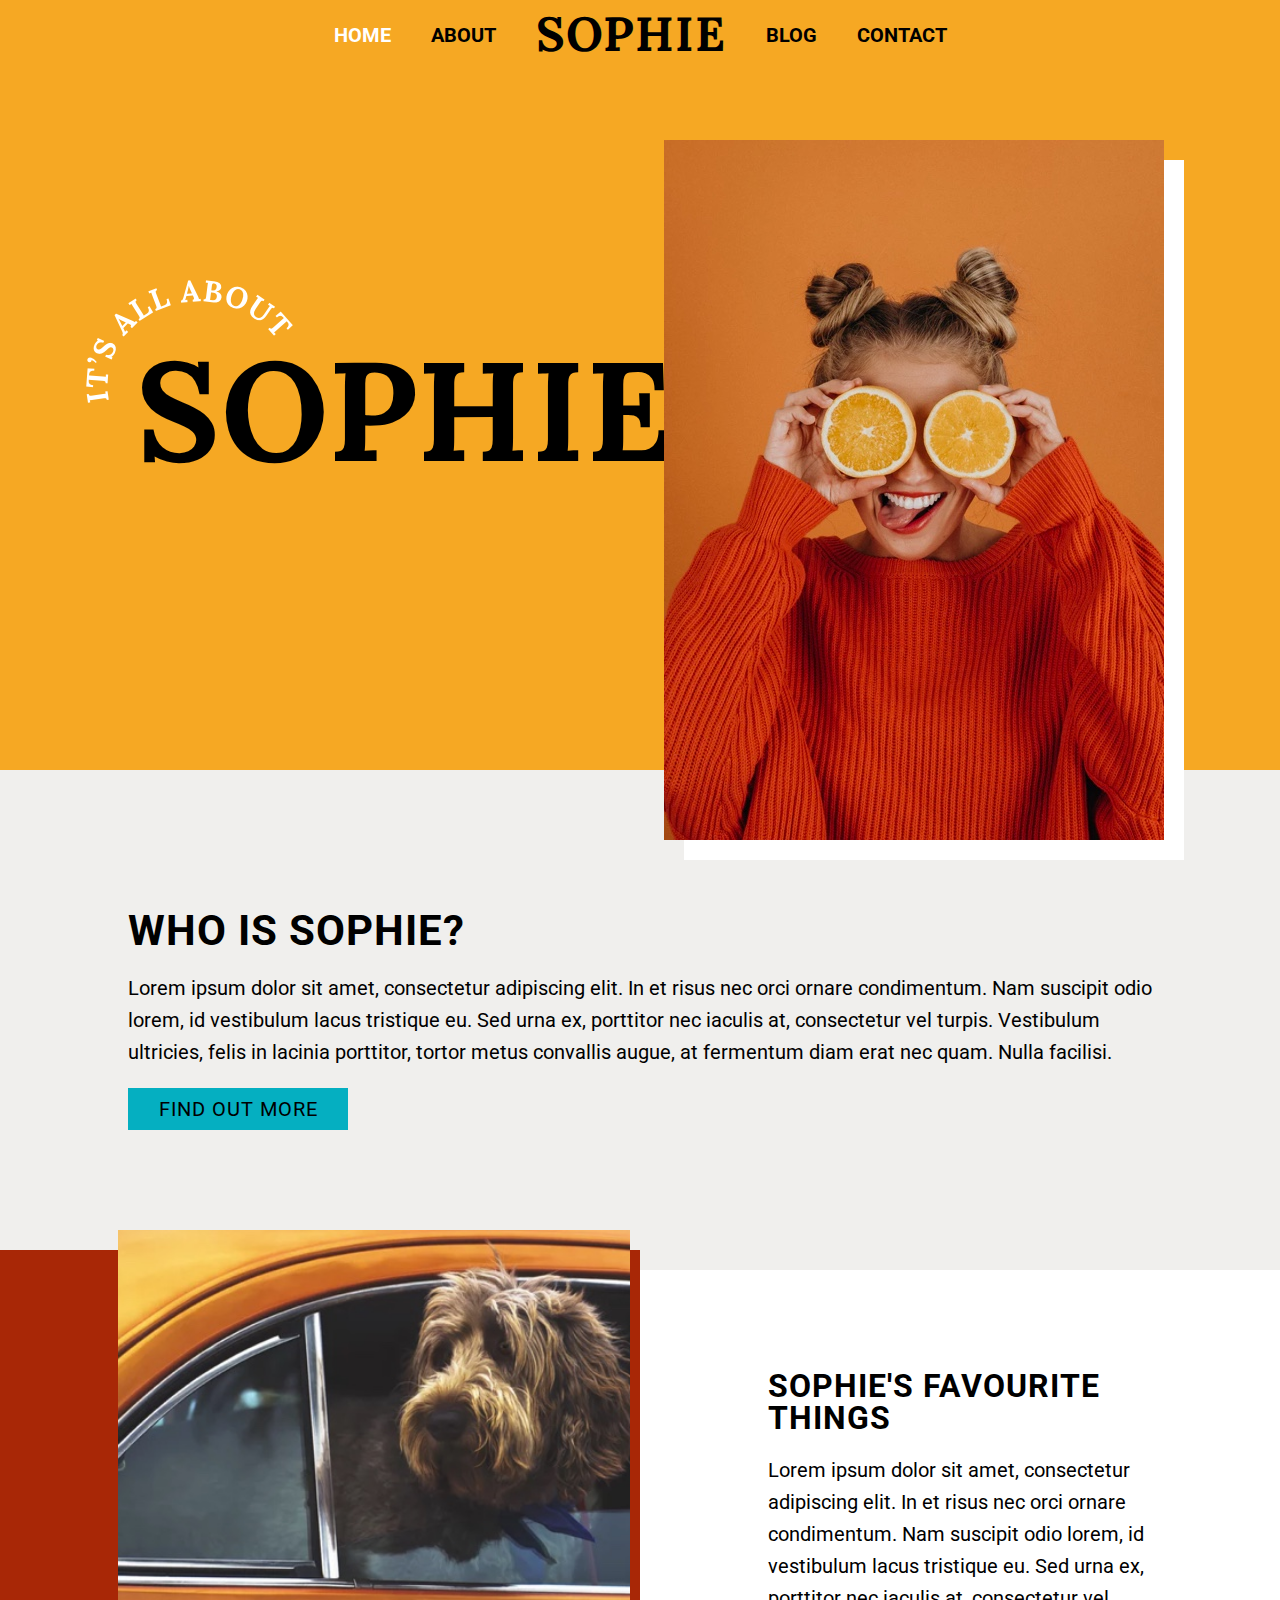
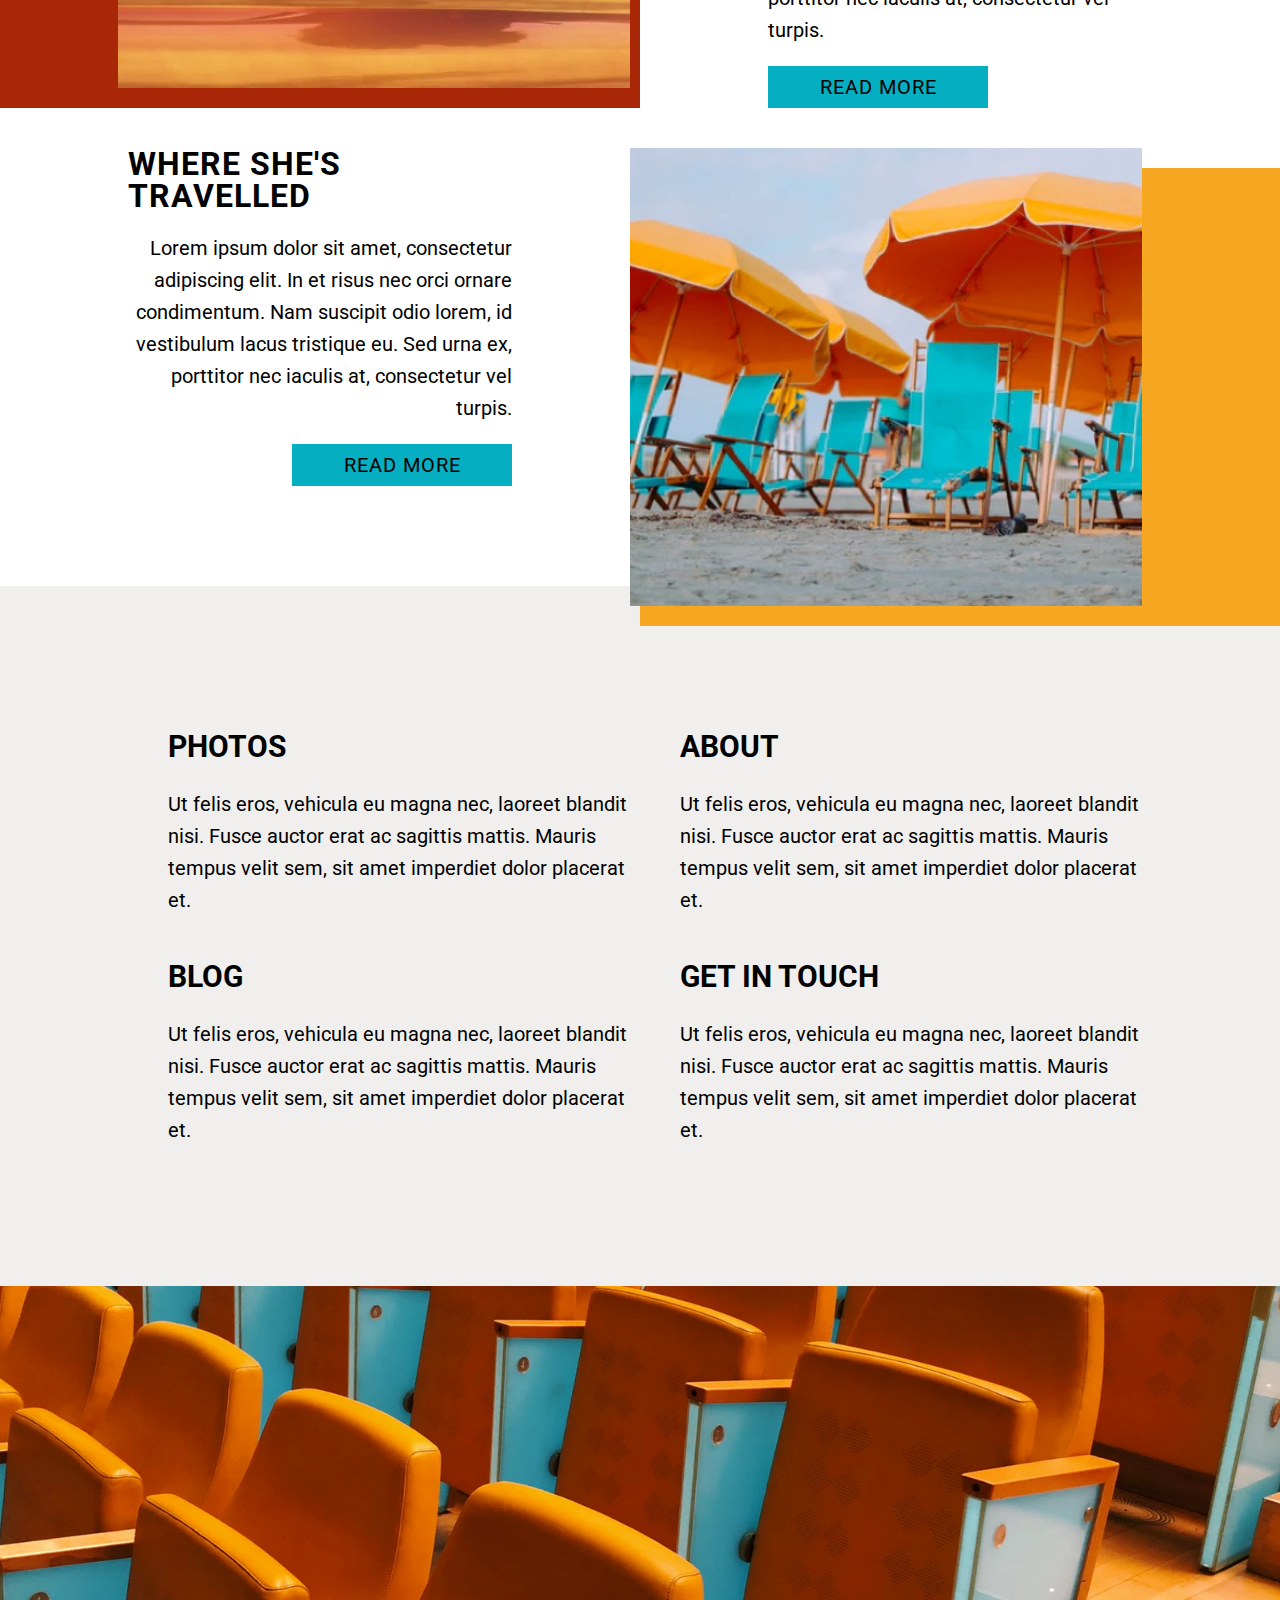
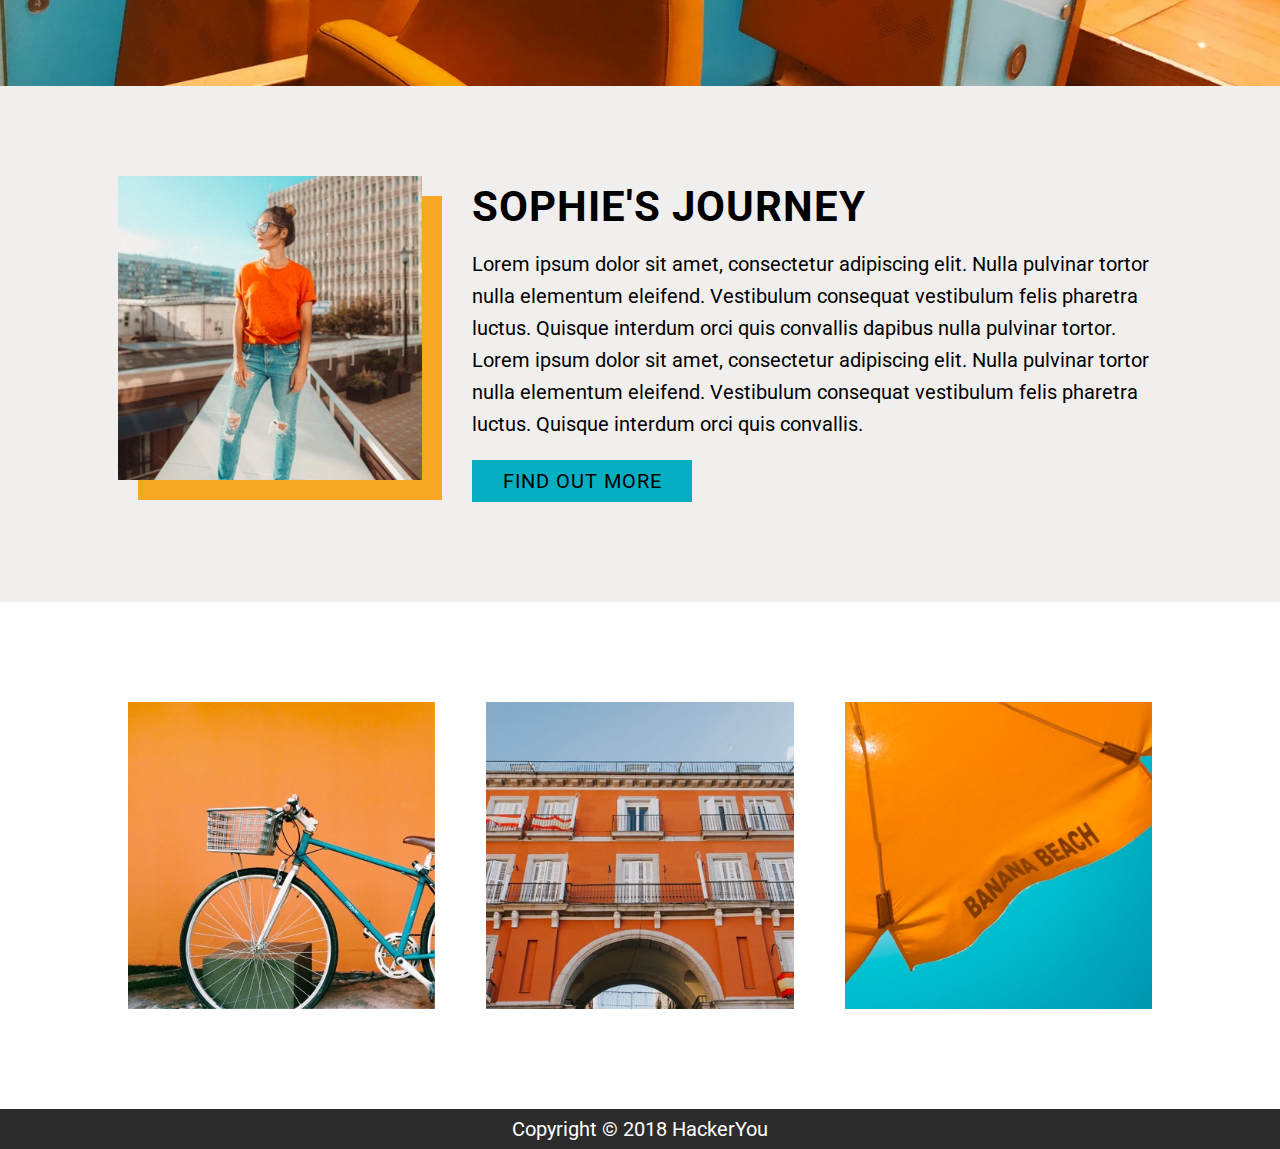
==== index.html @ 88945bd1 "Update home page" ====
<!DOCTYPE html> <!-- HackerYou Fall 2018 Project2 by Vincent Tang -->
<html lang="en">
<head>
  <meta charset="UTF-8">
  <meta name="viewport" content="width=device-width, initial-scale=1.0">
  <meta http-equiv="X-UA-Compatible" content="ie=edge">
  <title>It's All About Sophie</title>
  <link href="https://fonts.googleapis.com/css?family=Lora|Roboto" rel="stylesheet">
  <link rel="stylesheet" href="https://use.fontawesome.com/releases/v5.4.1/css/all.css" integrity="sha384-5sAR7xN1Nv6T6+dT2mhtzEpVJvfS3NScPQTrOxhwjIuvcA67KV2R5Jz6kr4abQsz"
    crossorigin="anonymous">
  <link rel="stylesheet" href="./styles/main.css">
</head>
<body>
  <header class="hero-banner wrapper--hero">
    <nav class="hero-banner__nav">
      <ul class="hero-banner__nav__list">
        <li> <!-- class="hero-banner__nav__item" -->
          <a class="hero-banner__nav__link hero-banner__nav__link--active" href="#">Home</a>
        </li>
        <li> <!-- class="hero-banner__nav__item" -->
          <a class="hero-banner__nav__link" href="#about">About</a>
        </li>
        <li> <!-- class="hero-banner__nav__item" -->
          <a class="hero-banner__nav__link hero-banner__nav__link--master" href="#">Sophie</a>
        </li>
        <li> <!-- class="hero-banner__nav__item" -->
          <a class="hero-banner__nav__link" href="./blog.html">Blog</a>
        </li>
        <li> <!-- class="hero-banner__nav__item" -->
          <a class="hero-banner__nav__link" href="./contact.html">Contact</a>
        </li>
      </ul>
    </nav>
    <div class="hero-banner__container">
      <!-- <img class="hero-banner__content__circle-text" src="./assets/circle-text.png" alt="It's All About"> -->
      <h1 class="hero-banner__banner-title--hero">Sophie</h1>
      <img class="hero-banner__hero-img" src="./assets/home-image-1.jpg" alt="I'm Sophie!">
    </div>
  </header>
  <main class="about about--larger-wrapper wrapper" id="about">
    <h2 class="about__subtitle">Who is Sophie?</h2>
    <p class="about__content">Lorem ipsum dolor sit amet, consectetur adipiscing elit. In et risus nec orci ornare condimentum. Nam suscipit odio lorem, id vestibulum lacus tristique eu. Sed urna ex, porttitor nec iaculis at, consectetur vel turpis. Vestibulum ultricies, felis in lacinia porttitor, tortor metus convallis augue, at fermentum diam erat nec quam. Nulla facilisi.</p>
    <a class="btn" href="#">Find out more</a>
  </main>
  <article class="blog-snippet blog-snippet--left-up">
    <div class="blog-snippet__img-container blog-snippet__img-container--left-up">
      <img class="blog-snippet__img-container__picture blog-snippet__img-container__picture--left-up" src="./assets/home-image-2.jpg" alt="Dog in Car Window">
    </div>
    <div class="blog-snippet__content blog-snippet__content--right-down"> <!-- Can't I just @extend .wrapper in the container's CSS and remove the wrapper class? -->
      <h2 class="blog-snippet__content__subtitle">Sophie's Favourite Things</h2>
      <p class="blog-snippet__content__text blog-snippet__content__text--right-down">Lorem ipsum dolor sit amet, consectetur adipiscing elit. In et risus nec orci ornare condimentum. Nam suscipit odio lorem, id vestibulum lacus tristique eu. Sed urna ex, porttitor nec iaculis at, consectetur vel turpis.</p>
      <a class="btn" href="./blog.html">Read more</a>
    </div>
  </article>
  <article class="blog-snippet blog-snippet--right-down">
    <div class="blog-snippet__img-container blog-snippet__img-container--right-down">
      <img class="blog-snippet__img-container__picture blog-snippet__img-container__picture--right-down" src="./assets/home-image-3.jpg" alt="Beach Chairs and Umbrellas">
    </div>
    <div class="blog-snippet__content blog-snippet__content--left-up">
      <!-- Can't I just @extend .wrapper in the container's CSS and remove the wrapper class? -->
      <h2 class="blog-snippet__content__subtitle">Where She's Travelled</h2>
      <p class="blog-snippet__content__text blog-snippet__content__text--left-up">Lorem ipsum dolor sit amet, consectetur adipiscing elit. In et risus nec orci ornare condimentum. Nam suscipit odio lorem, id vestibulum lacus tristique eu. Sed urna ex, porttitor nec iaculis at, consectetur vel turpis.</p>
      <a class="btn" href="./blog.html">Read more</a>
    </div>
  </article>
  <section class="mid-menu">
    <ul class="mid-menu__list">
      <li class="mid-menu__list__item">
        <a class="mid-menu__list__link" href="#gallery">
          <i class="fas fa-image mid-menu__list__bullet"></i>
          <h2>Photos</h2>
        </a>
        <p>Ut felis eros, vehicula eu magna nec, laoreet blandit nisi. Fusce auctor erat ac sagittis mattis. Mauris tempus velit sem, sit amet imperdiet dolor placerat et.</p>
      </li>
      <li class="mid-menu__list__item">
        <a class="mid-menu__list__link" href="#about">
          <i class="fas fa-user mid-menu__list__bullet"></i>
          <h2>About</h2>
        </a>
        <p>Ut felis eros, vehicula eu magna nec, laoreet blandit nisi. Fusce auctor erat ac sagittis mattis. Mauris tempus velit
        sem, sit amet imperdiet dolor placerat et.</p>
      </li>
      <li class="mid-menu__list__item">
        <a class="mid-menu__list__link" href="./blog.html">
          <i class="fas fa-tv mid-menu__list__bullet"></i>
          <h2>Blog</h2>
        </a>
        <p>Ut felis eros, vehicula eu magna nec, laoreet blandit nisi. Fusce auctor erat ac sagittis mattis. Mauris tempus velit
        sem, sit amet imperdiet dolor placerat et.</p>
      </li>
      <li class="mid-menu__list__item">
        <a class="mid-menu__list__link" href="./contact.html">
          <i class="fas fa-phone mid-menu__list__bullet"></i>
          <h2>Get In Touch</h2>
        </a>
        <p>Ut felis eros, vehicula eu magna nec, laoreet blandit nisi. Fusce auctor erat ac sagittis mattis. Mauris tempus velit
        sem, sit amet imperdiet dolor placerat et.</p>
      </li>
    </ul>
  </section>
  <div class="bgdivider-chairs"></div>
  <article class="about about--with-image wrapper">
    <img class="about__img" src="./assets/home-image-5.jpg" alt="Picture of Sophie on a Journey">
    <div class="about__container">
      <h2 class="about__subtitle">Sophie's Journey</h2>
      <p class="about__content">Lorem ipsum dolor sit amet, consectetur adipiscing elit. Nulla pulvinar tortor nulla elementum eleifend. Vestibulum consequat vestibulum felis pharetra luctus. Quisque interdum orci quis convallis dapibus nulla pulvinar tortor. Lorem ipsum dolor sit amet, consectetur adipiscing elit. Nulla pulvinar tortor nulla elementum eleifend. Vestibulum consequat vestibulum felis pharetra luctus. Quisque interdum orci quis convallis.</p>
      <a class="btn" href="#">Find out more</a>
    </div>
  </article>
  <section class="gallery" id="gallery">
    <img class="gallery__img" src="./assets/home-image-6.jpg" alt="Gallery Sample - Bike and Orange Wall">
    <img class="gallery__img" src="./assets/home-image-7.jpg" alt="Gallery Sample - Building Arch">
    <img class="gallery__img" src="./assets/home-image-8.jpg" alt="Gallery Sample - Banana Beach Umbrella">
  </section>
  <footer class="copyright">
    <span>Copyright &copy; 2018 HackerYou</span>
  </footer>
</body>
</html>
---- styles/main.css ----
article, aside, details, figcaption, figure, footer, header, hgroup, nav, section, summary {
  display: block; }

audio, canvas, video {
  display: inline-block; }

audio:not([controls]) {
  display: none;
  height: 0; }

[hidden] {
  display: none; }

html {
  font-family: sans-serif;
  -webkit-text-size-adjust: 100%;
  -ms-text-size-adjust: 100%; }

a:focus {
  outline: thin dotted; }

a:active, a:hover {
  outline: 0; }

h1 {
  font-size: 2em; }

abbr[title] {
  border-bottom: 1px dotted; }

b, strong {
  font-weight: 700; }

dfn {
  font-style: italic; }

mark {
  background: #ff0;
  color: #000; }

code, kbd, pre, samp {
  font-family: monospace, serif;
  font-size: 1em; }

pre {
  white-space: pre-wrap;
  word-wrap: break-word; }

q {
  quotes: \201C \201D \2018 \2019; }

small {
  font-size: 80%; }

sub, sup {
  font-size: 75%;
  line-height: 0;
  position: relative;
  vertical-align: baseline; }

sup {
  top: -.5em; }

sub {
  bottom: -.25em; }

img {
  border: 0; }

svg:not(:root) {
  overflow: hidden; }

fieldset {
  border: 1px solid silver;
  margin: 0 2px;
  padding: .35em .625em .75em; }

button, input, select, textarea {
  font-family: inherit;
  font-size: 100%;
  margin: 0; }

button, input {
  line-height: normal; }

button, html input[type=button], input[type=reset], input[type=submit] {
  -webkit-appearance: button;
  cursor: pointer; }

button[disabled], input[disabled] {
  cursor: default; }

input[type=checkbox], input[type=radio] {
  -webkit-box-sizing: border-box;
  box-sizing: border-box;
  padding: 0; }

input[type=search] {
  -webkit-appearance: textfield;
  -moz-box-sizing: content-box;
  -webkit-box-sizing: content-box;
  box-sizing: content-box; }

input[type=search]::-webkit-search-cancel-button, input[type=search]::-webkit-search-decoration {
  -webkit-appearance: none; }

textarea {
  overflow: auto;
  vertical-align: top; }

table {
  border-collapse: collapse;
  border-spacing: 0; }

body, figure {
  margin: 0; }

legend, button::-moz-focus-inner, input::-moz-focus-inner {
  border: 0;
  padding: 0; }

.clearfix:after {
  visibility: hidden;
  display: block;
  font-size: 0;
  content: '';
  clear: both;
  height: 0; }

* {
  -moz-box-sizing: border-box;
  -webkit-box-sizing: border-box;
  box-sizing: border-box; }

html {
  scroll-behavior: smooth; }

html {
  font-size: 62.5%; }

body {
  font-family: 'Roboto', sans-serif;
  line-height: 3.2rem;
  font-size: 2rem; }

.wrapper, .wrapper--hero, .blog-snippet__content, .mid-menu, .gallery, .main-container {
  padding: 50px 5%; }

.btn, .form__submit {
  text-decoration: none;
  text-transform: uppercase;
  color: #000;
  -webkit-transition: all 0.2s;
  -o-transition: all 0.2s;
  transition: all 0.2s;
  display: block;
  width: 220px;
  padding: 5px 25px;
  background: #05afc1;
  line-height: 3.2rem;
  letter-spacing: 1px;
  text-align: center;
  text-transform: uppercase;
  transition: all 0.2s; }
  .btn:hover, .form__submit:hover {
    color: #fff;
    -webkit-transition: all 0.2s;
    -o-transition: all 0.2s;
    transition: all 0.2s; }
  .btn:hover, .form__submit:hover {
    background: #2c2c2c;
    color: #05afc1; }

@media (min-width: 1080px) {
  .wrapper, .wrapper--hero, .blog-snippet__content, .mid-menu, .gallery, .main-container {
    padding: 100px 10%; } }

.wrapper--hero {
  padding: 10px; }

.hero-banner {
  display: -webkit-box;
  display: -ms-flexbox;
  display: flex;
  -webkit-box-orient: vertical;
  -webkit-box-direction: normal;
  -ms-flex-direction: column;
  flex-direction: column;
  position: relative;
  background: url(../assets/home-image-1.jpg) center/cover no-repeat; }
  .hero-banner__nav__list {
    display: -webkit-box;
    display: -ms-flexbox;
    display: flex;
    -webkit-box-pack: center;
    -ms-flex-pack: center;
    justify-content: center;
    -webkit-box-align: center;
    -ms-flex-align: center;
    align-items: center;
    margin: 0 auto;
    padding: 0;
    list-style: none;
    font-weight: bold; }
  .hero-banner__nav__link {
    text-decoration: none;
    text-transform: uppercase;
    color: #000;
    -webkit-transition: all 0.2s;
    -o-transition: all 0.2s;
    transition: all 0.2s;
    font-size: 2rem;
    padding: 20px; }
    .hero-banner__nav__link:hover {
      color: #fff;
      -webkit-transition: all 0.2s;
      -o-transition: all 0.2s;
      transition: all 0.2s; }
    .hero-banner__nav__link--active {
      color: #fff; }
    .hero-banner__nav__link--master {
      margin: 0;
      line-height: 4.8rem;
      font-size: 4.8rem;
      letter-spacing: 1px;
      font-weight: bold;
      text-transform: uppercase;
      font-family: 'Lora', serif; }
  .hero-banner__hero-img {
    display: none; }
  .hero-banner__banner-img {
    height: 50vh;
    min-height: 300px;
    background: url(../assets/blog-image-1.jpg) center/cover no-repeat; }
  .hero-banner__banner-title {
    margin: 0;
    line-height: 8rem;
    font-size: 8rem;
    letter-spacing: 1px;
    font-weight: bold;
    text-transform: uppercase;
    position: absolute;
    bottom: -40px;
    padding-left: 5%;
    line-height: 9.2rem;
    font-family: 'Lora', serif; }
    .hero-banner__banner-title--hero {
      margin: 0;
      line-height: 14rem;
      font-size: 14rem;
      letter-spacing: 1px;
      font-weight: bold;
      text-transform: uppercase;
      font-family: 'Lora', serif;
      position: relative; }
      .hero-banner__banner-title--hero::before, .hero-banner__banner-title--hero:hover::before {
        content: url(../assets/circle-text.png);
        position: absolute;
        bottom: 0;
        left: -50px;
        height: 200px;
        width: 200px;
        -webkit-transition: all 0.5s;
        -o-transition: all 0.5s;
        transition: all 0.5s; }
      .hero-banner__banner-title--hero:hover::before {
        -webkit-transform: rotate(360deg);
        -ms-transform: rotate(360deg);
        transform: rotate(360deg);
        -webkit-transition: all 0.5s;
        -o-transition: all 0.5s;
        transition: all 0.5s; }
  .hero-banner__container {
    display: -webkit-box;
    display: -ms-flexbox;
    display: flex;
    -webkit-box-pack: justify;
    -ms-flex-pack: justify;
    justify-content: space-between;
    -webkit-box-align: center;
    -ms-flex-align: center;
    align-items: center;
    position: relative;
    padding: 0 10%; }

@media (min-width: 968px) {
  .wrapper--hero {
    background: #f6a823; }
  .hero-banner__hero-img {
    display: block;
    position: relative;
    top: 80px;
    right: 10px;
    -webkit-box-shadow: 20px 20px #fff;
    box-shadow: 20px 20px #fff; }
  .hero-banner__banner-title {
    padding-left: 10%; } }

.about {
  display: -webkit-box;
  display: -ms-flexbox;
  display: flex;
  -webkit-box-orient: vertical;
  -webkit-box-direction: normal;
  -ms-flex-direction: column;
  flex-direction: column;
  -webkit-box-align: center;
  -ms-flex-align: center;
  align-items: center;
  background: #f0efed; }
  .about > .about__subtitle {
    margin-top: 0; }
  .about__img {
    position: relative;
    bottom: 10px;
    right: 10px;
    margin: 0 auto;
    -webkit-box-shadow: 20px 20px #f6a823;
    box-shadow: 20px 20px #f6a823; }
  .about__container {
    display: -webkit-box;
    display: -ms-flexbox;
    display: flex;
    -webkit-box-orient: vertical;
    -webkit-box-direction: normal;
    -ms-flex-direction: column;
    flex-direction: column;
    -webkit-box-align: center;
    -ms-flex-align: center;
    align-items: center; }
  .about__subtitle {
    margin: 0;
    line-height: 4.2rem;
    font-size: 4.2rem;
    letter-spacing: 1px;
    font-weight: bold;
    text-transform: uppercase;
    margin-top: 20px;
    text-align: center; }
  .about__content {
    text-align: center; }

@media (min-width: 968px) {
  .about {
    -webkit-box-align: start;
    -ms-flex-align: start;
    align-items: flex-start; }
    .about--larger-wrapper {
      padding: 140px 10%; }
    .about--with-image {
      display: -webkit-box;
      display: -ms-flexbox;
      display: flex;
      -webkit-box-orient: horizontal;
      -webkit-box-direction: normal;
      -ms-flex-direction: row;
      flex-direction: row;
      -webkit-box-align: start;
      -ms-flex-align: start;
      align-items: flex-start; }
    .about__img {
      margin-right: 40px; }
    .about__container {
      -webkit-box-align: start;
      -ms-flex-align: start;
      align-items: flex-start; }
    .about__subtitle {
      margin-top: 0; }
    .about__content {
      text-align: left; } }

.blog-snippet__img-container {
  position: relative; }
  .blog-snippet__img-container__picture {
    display: block;
    width: 100%;
    max-height: 300px;
    -o-object-fit: cover;
    object-fit: cover; }

.blog-snippet__content {
  display: -webkit-box;
  display: -ms-flexbox;
  display: flex;
  -webkit-box-orient: vertical;
  -webkit-box-direction: normal;
  -ms-flex-direction: column;
  flex-direction: column;
  -webkit-box-align: center;
  -ms-flex-align: center;
  align-items: center; }
  .blog-snippet__content__subtitle {
    margin: 0;
    line-height: 3.2rem;
    font-size: 3.2rem;
    letter-spacing: 1px;
    font-weight: bold;
    text-transform: uppercase; }
  .blog-snippet__content__text--right-down {
    text-align: center; }
  .blog-snippet__content__text--left-up {
    text-align: center; }

@media (min-width: 968px) {
  .blog-snippet {
    display: -webkit-box;
    display: -ms-flexbox;
    display: flex; }
    .blog-snippet--right-down {
      -webkit-box-orient: horizontal;
      -webkit-box-direction: reverse;
      -ms-flex-direction: row-reverse;
      flex-direction: row-reverse; }
    .blog-snippet__img-container {
      position: relative;
      width: 50%; }
      .blog-snippet__img-container--left-up {
        top: -20px;
        padding-left: 5%;
        background: #a82706; }
      .blog-snippet__img-container--right-down {
        bottom: -40px;
        padding-right: 5%;
        background: #f6a823; }
      .blog-snippet__img-container__picture {
        position: relative;
        height: 100%;
        max-height: 100%;
        width: 100%; }
        .blog-snippet__img-container__picture--left-up {
          bottom: 20px;
          right: 2%; }
        .blog-snippet__img-container__picture--right-down {
          bottom: 20px;
          left: -2%; }
    .blog-snippet__content {
      width: 50%; }
      .blog-snippet__content--right-down {
        -webkit-box-align: start;
        -ms-flex-align: start;
        align-items: flex-start;
        -webkit-box-pack: end;
        -ms-flex-pack: end;
        justify-content: flex-end;
        padding-bottom: 20px;
        /* Set 10px for tablet */ }
      .blog-snippet__content--left-up {
        -webkit-box-align: end;
        -ms-flex-align: end;
        align-items: flex-end;
        -webkit-box-pack: start;
        -ms-flex-pack: start;
        justify-content: flex-start;
        padding-top: 20px; }
      .blog-snippet__content__text--right-down {
        text-align: left; }
      .blog-snippet__content__text--left-up {
        text-align: right; } }

@media (min-width: 1080px) {
  .blog-snippet__img-container--left-up {
    padding-left: 10%; }
  .blog-snippet__img-container--right-down {
    padding-right: 10%; }
  .blog-snippet__content {
    width: 50%; }
    .blog-snippet__content--right-down {
      -webkit-box-align: start;
      -ms-flex-align: start;
      align-items: flex-start;
      padding-bottom: 20px;
      /* Set 10px for tablet */ }
    .blog-snippet__content--left-up {
      -webkit-box-align: end;
      -ms-flex-align: end;
      align-items: flex-end; }
    .blog-snippet__content__text--right-down {
      text-align: left; }
    .blog-snippet__content__text--left-up {
      text-align: right; } }

.mid-menu {
  background: #f0efed; }
  .mid-menu__list {
    list-style: none; }
    .mid-menu__list__item {
      position: relative; }
    .mid-menu__list__bullet {
      position: absolute;
      top: -0.5rem;
      left: -6rem;
      line-height: 4rem;
      width: 4rem;
      background: #f6a823;
      border-radius: 50%;
      text-align: center; }
    .mid-menu__list__link {
      text-decoration: none;
      text-transform: uppercase;
      color: #000;
      -webkit-transition: all 0.2s;
      -o-transition: all 0.2s;
      transition: all 0.2s; }
      .mid-menu__list__link:hover {
        color: #fff;
        -webkit-transition: all 0.2s;
        -o-transition: all 0.2s;
        transition: all 0.2s; }
      .mid-menu__list__link:hover {
        -webkit-transition: all 0.2s;
        -o-transition: all 0.2s;
        transition: all 0.2s;
        background: #2c2c2c;
        color: #f6a823; }
        .mid-menu__list__link:hover > .mid-menu__list__bullet {
          -webkit-transition: all 0.2s;
          -o-transition: all 0.2s;
          transition: all 0.2s;
          background: #2c2c2c;
          color: #f6a823; }

@media (min-width: 968px) {
  .mid-menu__list {
    display: -webkit-box;
    display: -ms-flexbox;
    display: flex;
    -ms-flex-wrap: wrap;
    flex-wrap: wrap; }
    .mid-menu__list__item {
      width: calc(50% - 20px); }
      .mid-menu__list__item:nth-child(2n + 1) {
        margin-right: 40px; } }

.gallery {
  display: -webkit-box;
  display: -ms-flexbox;
  display: flex;
  -webkit-box-pack: justify;
  -ms-flex-pack: justify;
  justify-content: space-between; }
  .gallery__img {
    height: 100%;
    width: 30%; }

.form {
  -webkit-box-flex: 1;
  -ms-flex-positive: 1;
  flex-grow: 1;
  display: -webkit-box;
  display: -ms-flexbox;
  display: flex;
  -webkit-box-orient: vertical;
  -webkit-box-direction: normal;
  -ms-flex-direction: column;
  flex-direction: column; }
  .form__input {
    position: relative;
    height: 300px;
    margin-bottom: 40px;
    border: 0;
    padding: 40px; }
    .form__input::-webkit-input-placeholder {
      position: absolute;
      top: 0;
      left: 0; }
    .form__input:-ms-input-placeholder {
      position: absolute;
      top: 0;
      left: 0; }
    .form__input::-ms-input-placeholder {
      position: absolute;
      top: 0;
      left: 0; }
    .form__input::placeholder {
      position: absolute;
      top: 0;
      left: 0; }
  .form__container {
    display: -webkit-box;
    display: -ms-flexbox;
    display: flex; }
    .form__container__input {
      height: 2rem;
      width: 50%;
      margin-bottom: 40px;
      border: 0;
      padding: 40px; }
      .form__container__input:first-child {
        margin-right: 40px; }
  .form__submit {
    display: block;
    border: 0; }
  .form--not-first {
    margin-top: 40px; }

.main-container {
  display: -webkit-box;
  display: -ms-flexbox;
  display: flex;
  -webkit-box-align: start;
  -ms-flex-align: start;
  align-items: flex-start;
  background: #f0efed; }

.sidebar {
  -webkit-box-flex: 0;
  -ms-flex: 0 0 440px;
  flex: 0 0 440px;
  margin-right: 40px; }
  .sidebar__heading {
    margin: 0;
    line-height: 2.4rem;
    font-size: 2.4rem;
    letter-spacing: 1px;
    font-weight: bold;
    text-transform: uppercase; }
  .sidebar__about, .sidebar__contact {
    margin-bottom: 40px;
    background: #fff;
    padding: 40px 40px; }
    .sidebar__about__img {
      width: 100%;
      height: 400px;
      margin-bottom: 40px;
      background: url(../assets/blog-image-2.jpg) center/cover no-repeat; }
    .sidebar__about__text {
      margin-bottom: 0; }
  .sidebar__recent-posts {
    background: #fff;
    padding: 40px 40px;
    /* So have to make pseudo-elements to replace them - source: w3schools */ }
    .sidebar__recent-posts__post-list {
      margin-bottom: 0;
      padding-left: 1.5rem;
      list-style: none;
      /* Turns out CSS can't target the styles of the default bullets */ }
    .sidebar__recent-posts__list-item::before {
      content: "\2022";
      /* Unicode for a bullet */
      display: inline-block;
      width: 1.5rem;
      color: #f6a823; }
    .sidebar__recent-posts__link {
      text-decoration: none;
      text-transform: uppercase;
      color: #000;
      -webkit-transition: all 0.2s;
      -o-transition: all 0.2s;
      transition: all 0.2s;
      color: #2c2c2c;
      text-transform: none; }
      .sidebar__recent-posts__link:hover {
        color: #fff;
        -webkit-transition: all 0.2s;
        -o-transition: all 0.2s;
        transition: all 0.2s; }
      .sidebar__recent-posts__link:hover {
        color: #f6a823; }

.main-content {
  display: -webkit-box;
  display: -ms-flexbox;
  display: flex;
  -webkit-box-orient: vertical;
  -webkit-box-direction: normal;
  -ms-flex-direction: column;
  flex-direction: column;
  -webkit-box-flex: 5;
  -ms-flex-positive: 5;
  flex-grow: 5; }

.blog-post {
  background: #fff;
  border-bottom: 10px solid #f6a823;
  padding: 40px 40px; }
  .blog-post__title {
    margin: 0;
    line-height: 3.2rem;
    font-size: 3.2rem;
    letter-spacing: 1px;
    font-weight: bold;
    text-transform: uppercase; }
  .blog-post__post-info, .comment__author {
    font-style: italic; }
    .blog-post__post-info__author, .comment__author__link {
      text-decoration: none;
      text-transform: uppercase;
      color: #000;
      -webkit-transition: all 0.2s;
      -o-transition: all 0.2s;
      transition: all 0.2s; }
      .blog-post__post-info__author:hover, .comment__author__link:hover {
        color: #fff;
        -webkit-transition: all 0.2s;
        -o-transition: all 0.2s;
        transition: all 0.2s; }
  .blog-post__text:last-child {
    margin-bottom: 0; }

.comment {
  display: -webkit-box;
  display: -ms-flexbox;
  display: flex;
  -webkit-box-align: start;
  -ms-flex-align: start;
  align-items: flex-start;
  margin-top: 40px;
  background: #fff;
  padding: 40px 40px; }
  .comment__avatar {
    margin-right: 20px; }
  .comment__author {
    margin-top: 0; }
  .comment__text:last-child {
    margin-bottom: 0; }
  .comment--last {
    border-bottom: 10px solid #f6a823; }

.sidebar__social-media-list {
  display: -webkit-box;
  display: -ms-flexbox;
  display: flex;
  margin: 0;
  padding: 0;
  list-style: none; }
  .sidebar__social-media-list__item {
    margin-right: 40px; }
  .sidebar__social-media-list__link {
    text-decoration: none;
    text-transform: uppercase;
    color: #000;
    -webkit-transition: all 0.2s;
    -o-transition: all 0.2s;
    transition: all 0.2s;
    color: #f6a823; }
    .sidebar__social-media-list__link:hover {
      color: #fff;
      -webkit-transition: all 0.2s;
      -o-transition: all 0.2s;
      transition: all 0.2s; }
    .sidebar__social-media-list__link:hover {
      color: #2c2c2c; }

.sidebar__contact-info {
  margin: 0;
  padding: 0;
  list-style: none; }
  .sidebar__contact-info__heavy-item {
    margin: 10px 0;
    font-weight: bold; }
  .sidebar__contact-info__link {
    text-decoration: none;
    text-transform: uppercase;
    color: #000;
    -webkit-transition: all 0.2s;
    -o-transition: all 0.2s;
    transition: all 0.2s; }
    .sidebar__contact-info__link:hover {
      color: #fff;
      -webkit-transition: all 0.2s;
      -o-transition: all 0.2s;
      transition: all 0.2s; }
    .sidebar__contact-info__link:hover {
      color: #f6a823; }
  .sidebar__contact-info__address {
    font-style: normal; }

.bgdivider-chairs {
  height: 200px;
  width: auto;
  background: url(../assets/home-image-4.jpg) center/cover no-repeat; }

.copyright {
  background: #2c2c2c;
  color: #fff;
  line-height: 4rem;
  text-align: center; }

@media (min-width: 968px) {
  .bgdivider-chairs {
    height: 300px; } }

@media (min-width: 1080px) {
  .bgdivider-chairs {
    height: 400px; } }

/*# sourceMappingURL=main.css.map */
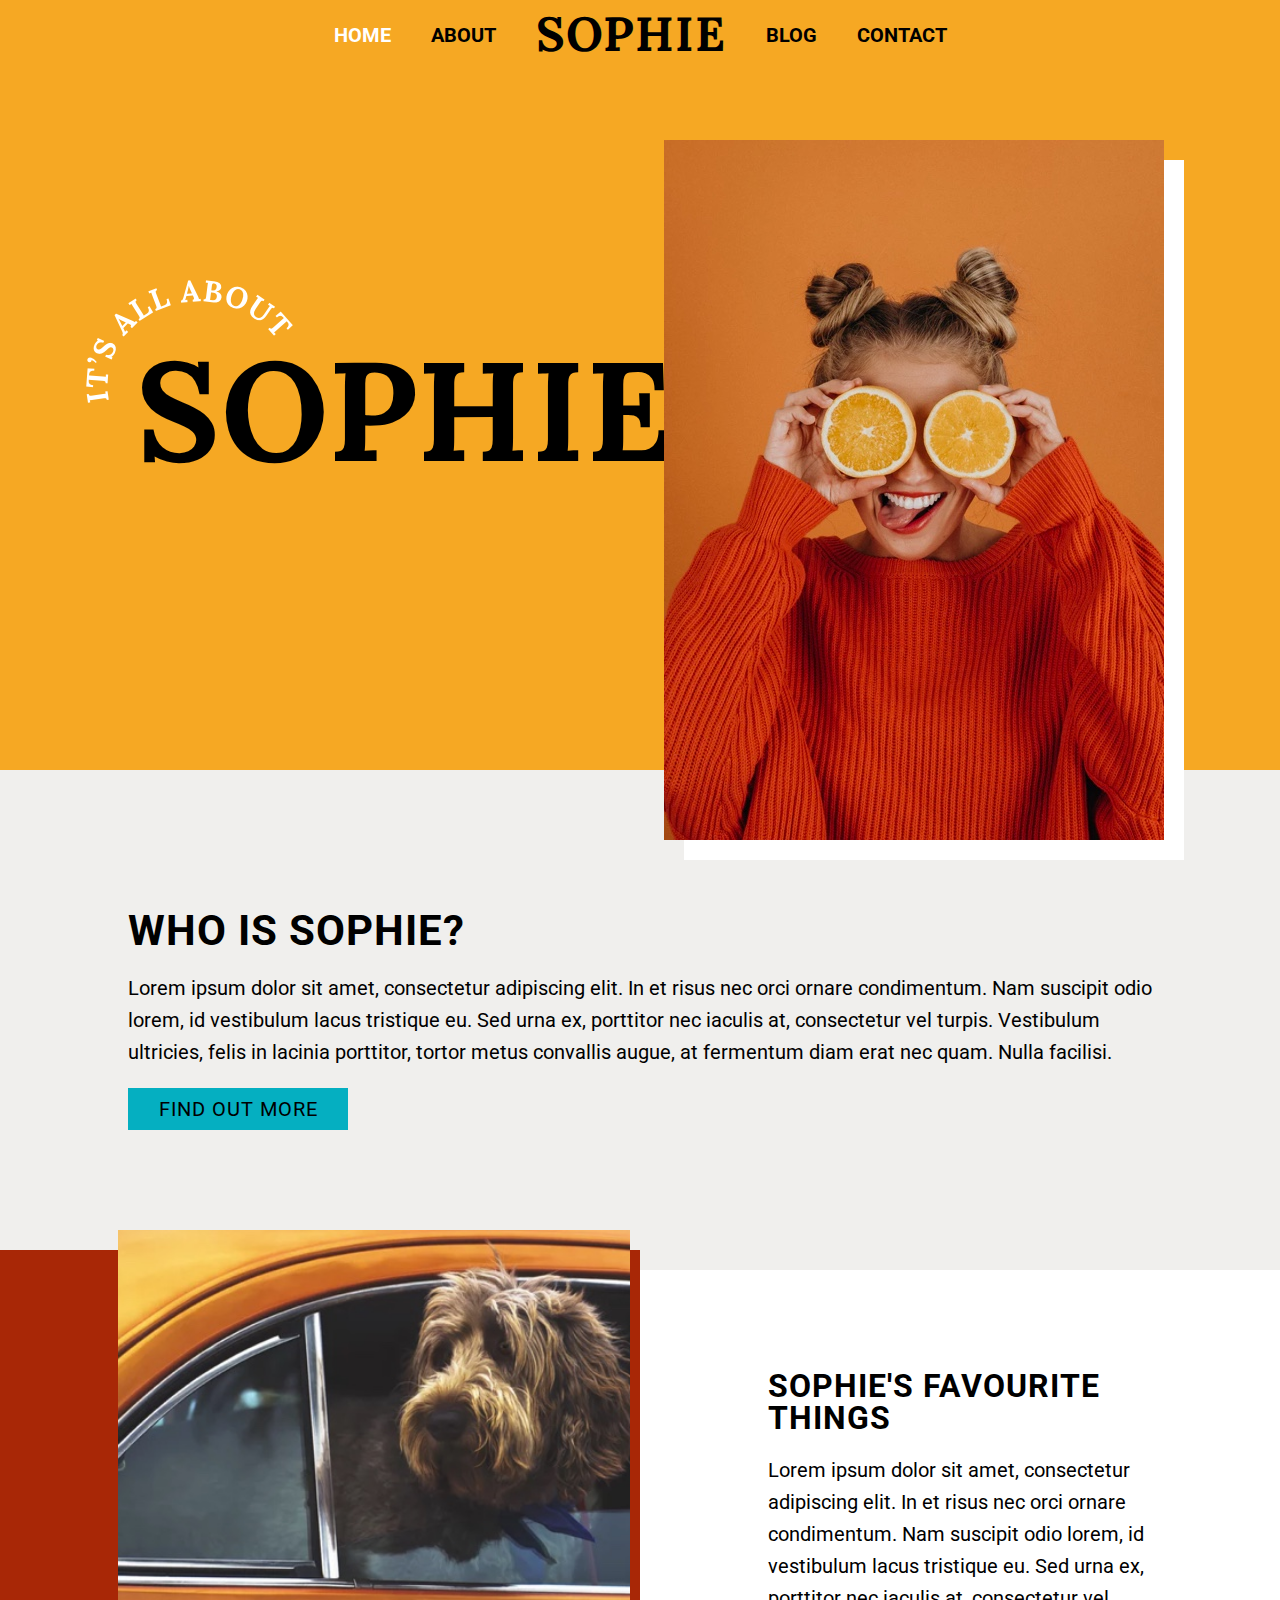
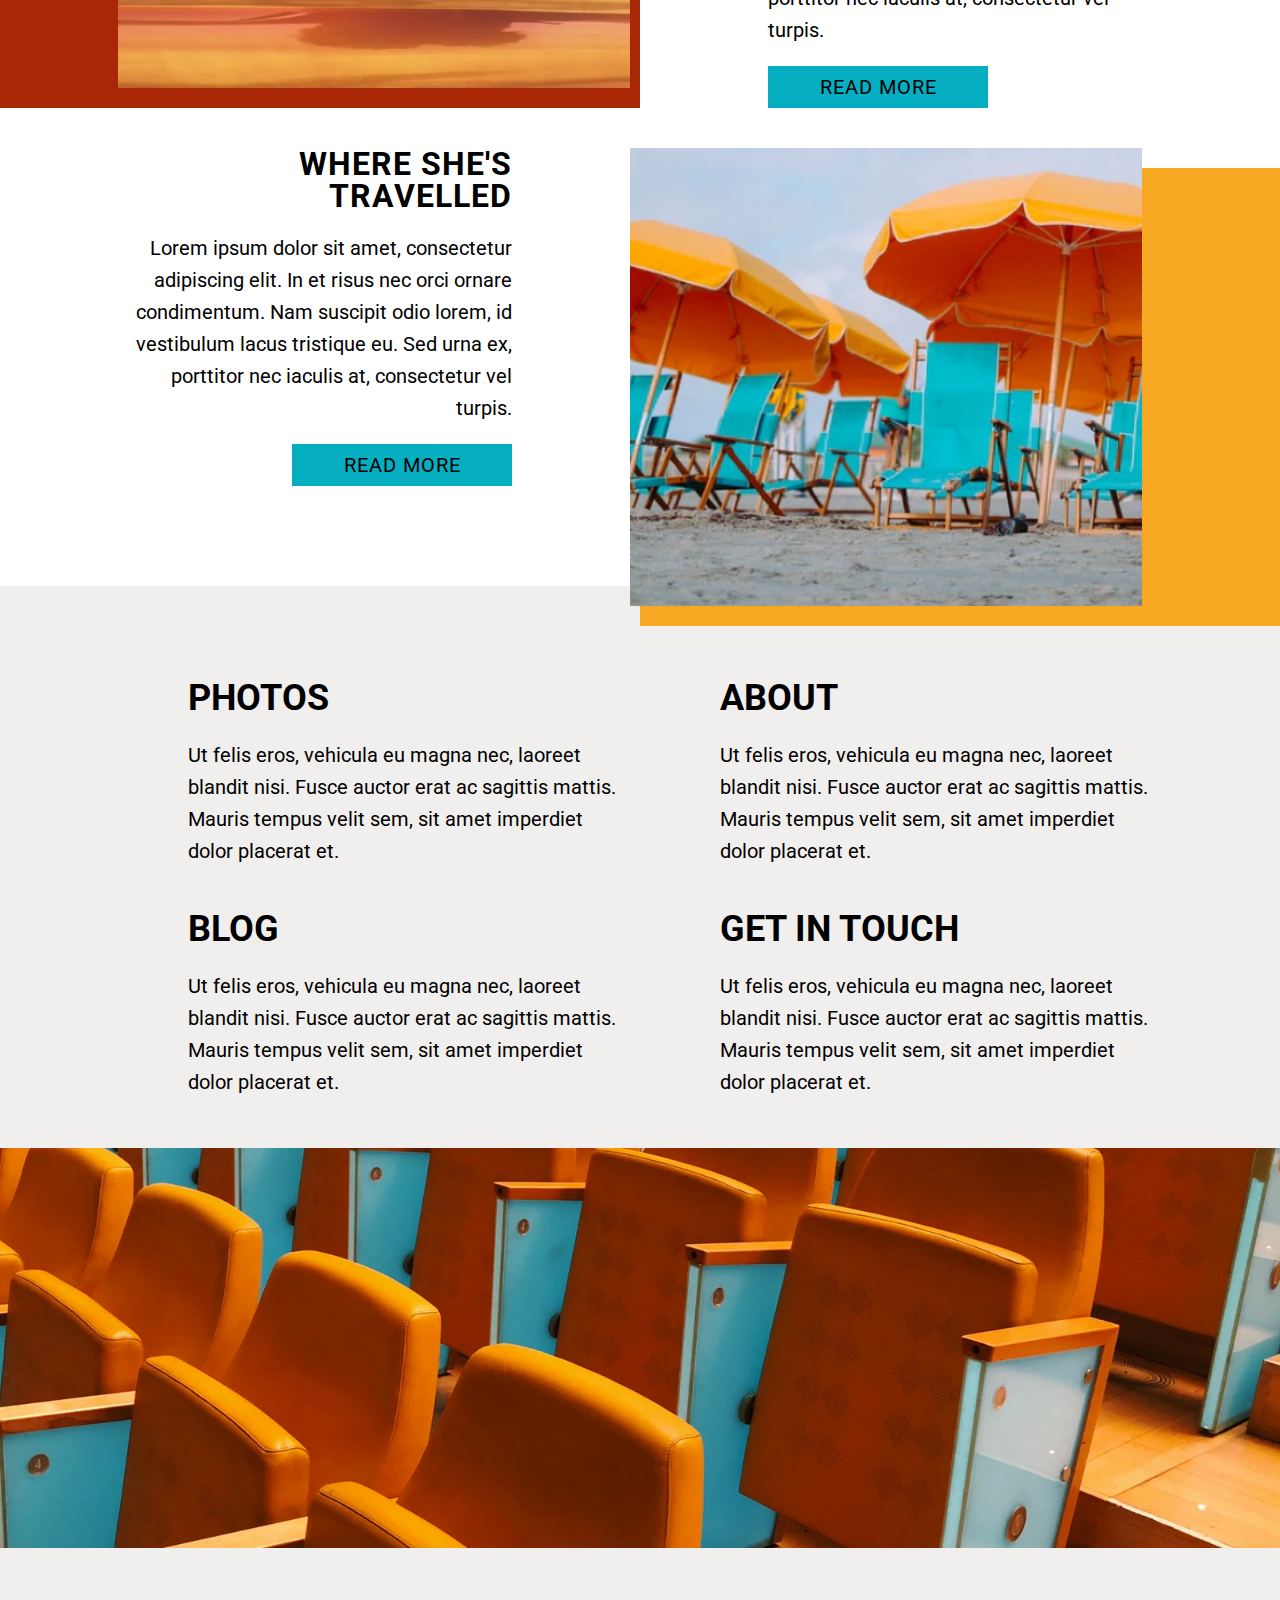
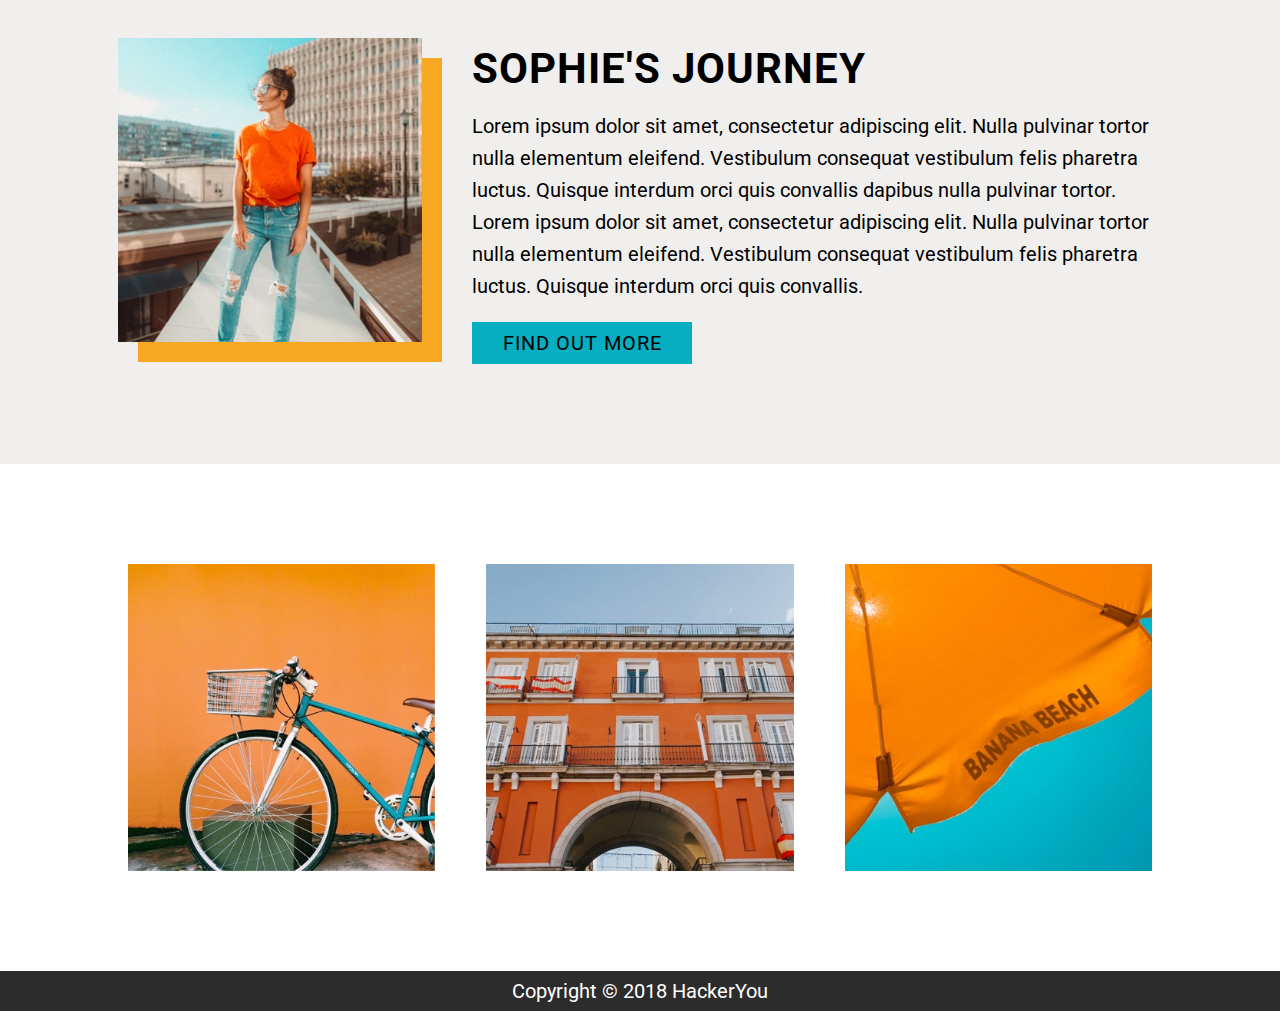
==== commit ed1001b8: "Updated blog snippet and mid-menu" ====
--- a/index.html
+++ b/index.html
@@ -47,7 +47,7 @@
       <img class="blog-snippet__img-container__picture blog-snippet__img-container__picture--left-up" src="./assets/home-image-2.jpg" alt="Dog in Car Window">
     </div>
     <div class="blog-snippet__content blog-snippet__content--right-down"> <!-- Can't I just @extend .wrapper in the container's CSS and remove the wrapper class? -->
-      <h2 class="blog-snippet__content__subtitle">Sophie's Favourite Things</h2>
+      <h2 class="blog-snippet__content__subtitle blog-snippet__content__subtitle--right-down">Sophie's Favourite Things</h2>
       <p class="blog-snippet__content__text blog-snippet__content__text--right-down">Lorem ipsum dolor sit amet, consectetur adipiscing elit. In et risus nec orci ornare condimentum. Nam suscipit odio lorem, id vestibulum lacus tristique eu. Sed urna ex, porttitor nec iaculis at, consectetur vel turpis.</p>
       <a class="btn" href="./blog.html">Read more</a>
     </div>
@@ -58,7 +58,7 @@
     </div>
     <div class="blog-snippet__content blog-snippet__content--left-up">
       <!-- Can't I just @extend .wrapper in the container's CSS and remove the wrapper class? -->
-      <h2 class="blog-snippet__content__subtitle">Where She's Travelled</h2>
+      <h2 class="blog-snippet__content__subtitle blog-snippet__content__subtitle--left-up">Where She's Travelled</h2>
       <p class="blog-snippet__content__text blog-snippet__content__text--left-up">Lorem ipsum dolor sit amet, consectetur adipiscing elit. In et risus nec orci ornare condimentum. Nam suscipit odio lorem, id vestibulum lacus tristique eu. Sed urna ex, porttitor nec iaculis at, consectetur vel turpis.</p>
       <a class="btn" href="./blog.html">Read more</a>
     </div>
@@ -67,33 +67,33 @@
     <ul class="mid-menu__list">
       <li class="mid-menu__list__item">
         <a class="mid-menu__list__link" href="#gallery">
-          <i class="fas fa-image mid-menu__list__bullet"></i>
-          <h2>Photos</h2>
+          <!-- <i class="fas fa-image mid-menu__list__bullet"></i> -->
+          <h2 class="mid-menu__list__heading mid-menu__list__heading--photos">Photos</h2>
         </a>
-        <p>Ut felis eros, vehicula eu magna nec, laoreet blandit nisi. Fusce auctor erat ac sagittis mattis. Mauris tempus velit sem, sit amet imperdiet dolor placerat et.</p>
+        <p class="mid-menu__list__text">Ut felis eros, vehicula eu magna nec, laoreet blandit nisi. Fusce auctor erat ac sagittis mattis. Mauris tempus velit sem, sit amet imperdiet dolor placerat et.</p>
       </li>
       <li class="mid-menu__list__item">
         <a class="mid-menu__list__link" href="#about">
-          <i class="fas fa-user mid-menu__list__bullet"></i>
-          <h2>About</h2>
+          <!-- <i class="fas fa-user mid-menu__list__bullet"></i> -->
+          <h2 class="mid-menu__list__heading">About</h2>
         </a>
-        <p>Ut felis eros, vehicula eu magna nec, laoreet blandit nisi. Fusce auctor erat ac sagittis mattis. Mauris tempus velit
+        <p class="mid-menu__list__text">Ut felis eros, vehicula eu magna nec, laoreet blandit nisi. Fusce auctor erat ac sagittis mattis. Mauris tempus velit
         sem, sit amet imperdiet dolor placerat et.</p>
       </li>
       <li class="mid-menu__list__item">
         <a class="mid-menu__list__link" href="./blog.html">
-          <i class="fas fa-tv mid-menu__list__bullet"></i>
-          <h2>Blog</h2>
+          <!-- <i class="fas fa-tv mid-menu__list__bullet"></i> -->
+          <h2 class="mid-menu__list__heading">Blog</h2>
         </a>
-        <p>Ut felis eros, vehicula eu magna nec, laoreet blandit nisi. Fusce auctor erat ac sagittis mattis. Mauris tempus velit
+        <p class="mid-menu__list__text">Ut felis eros, vehicula eu magna nec, laoreet blandit nisi. Fusce auctor erat ac sagittis mattis. Mauris tempus velit
         sem, sit amet imperdiet dolor placerat et.</p>
       </li>
       <li class="mid-menu__list__item">
         <a class="mid-menu__list__link" href="./contact.html">
-          <i class="fas fa-phone mid-menu__list__bullet"></i>
-          <h2>Get In Touch</h2>
+          <!-- <i class="fas fa-phone mid-menu__list__bullet"></i> -->
+          <h2 class="mid-menu__list__heading">Get In Touch</h2>
         </a>
-        <p>Ut felis eros, vehicula eu magna nec, laoreet blandit nisi. Fusce auctor erat ac sagittis mattis. Mauris tempus velit
+        <p class="mid-menu__list__text">Ut felis eros, vehicula eu magna nec, laoreet blandit nisi. Fusce auctor erat ac sagittis mattis. Mauris tempus velit
         sem, sit amet imperdiet dolor placerat et.</p>
       </li>
     </ul>
--- a/styles/main.css
+++ b/styles/main.css
@@ -452,6 +452,10 @@
         -ms-flex-pack: start;
         justify-content: flex-start;
         padding-top: 20px; }
+      .blog-snippet__content__subtitle--right-down {
+        text-align: left; }
+      .blog-snippet__content__subtitle--left-up {
+        text-align: right; }
       .blog-snippet__content__text--right-down {
         text-align: left; }
       .blog-snippet__content__text--left-up {
@@ -473,34 +477,28 @@
     .blog-snippet__content--left-up {
       -webkit-box-align: end;
       -ms-flex-align: end;
-      align-items: flex-end; }
-    .blog-snippet__content__text--right-down {
-      text-align: left; }
-    .blog-snippet__content__text--left-up {
-      text-align: right; } }
+      align-items: flex-end; } }
 
 .mid-menu {
+  padding-bottom: 0;
   background: #f0efed; }
   .mid-menu__list {
-    list-style: none; }
+    list-style: none;
+    margin: 0;
+    padding: 0; }
     .mid-menu__list__item {
-      position: relative; }
-    .mid-menu__list__bullet {
-      position: absolute;
-      top: -0.5rem;
-      left: -6rem;
-      line-height: 4rem;
-      width: 4rem;
-      background: #f6a823;
-      border-radius: 50%;
-      text-align: center; }
+      position: relative;
+      padding-bottom: 50px; }
     .mid-menu__list__link {
       text-decoration: none;
       text-transform: uppercase;
       color: #000;
       -webkit-transition: all 0.2s;
       -o-transition: all 0.2s;
-      transition: all 0.2s; }
+      transition: all 0.2s;
+      display: inline-block;
+      padding-left: 60px;
+      font-size: 2.4rem; }
       .mid-menu__list__link:hover {
         color: #fff;
         -webkit-transition: all 0.2s;
@@ -510,26 +508,40 @@
         -webkit-transition: all 0.2s;
         -o-transition: all 0.2s;
         transition: all 0.2s;
-        background: #2c2c2c;
         color: #f6a823; }
-        .mid-menu__list__link:hover > .mid-menu__list__bullet {
+        .mid-menu__list__link:hover > .mid-menu__list__heading--photos::before {
           -webkit-transition: all 0.2s;
           -o-transition: all 0.2s;
           transition: all 0.2s;
           background: #2c2c2c;
           color: #f6a823; }
+    .mid-menu__list__heading {
+      margin: 0;
+      line-height: 2.4rem; }
+      .mid-menu__list__heading--photos::before {
+        font-family: "Font Awesome 5 Free";
+        content: "\f03e";
+        position: absolute;
+        top: 0;
+        left: 0;
+        font-size: 2rem; }
+    .mid-menu__list__text {
+      margin-bottom: 0;
+      margin-left: 60px; }
 
 @media (min-width: 968px) {
-  .mid-menu__list {
-    display: -webkit-box;
-    display: -ms-flexbox;
-    display: flex;
-    -ms-flex-wrap: wrap;
-    flex-wrap: wrap; }
-    .mid-menu__list__item {
-      width: calc(50% - 20px); }
-      .mid-menu__list__item:nth-child(2n + 1) {
-        margin-right: 40px; } }
+  .mid-menu {
+    padding-top: 100px; }
+    .mid-menu__list {
+      display: -webkit-box;
+      display: -ms-flexbox;
+      display: flex;
+      -ms-flex-wrap: wrap;
+      flex-wrap: wrap; }
+      .mid-menu__list__item {
+        width: calc(50% - 20px); }
+        .mid-menu__list__item:nth-child(2n + 1) {
+          margin-right: 40px; } }
 
 .gallery {
   display: -webkit-box;
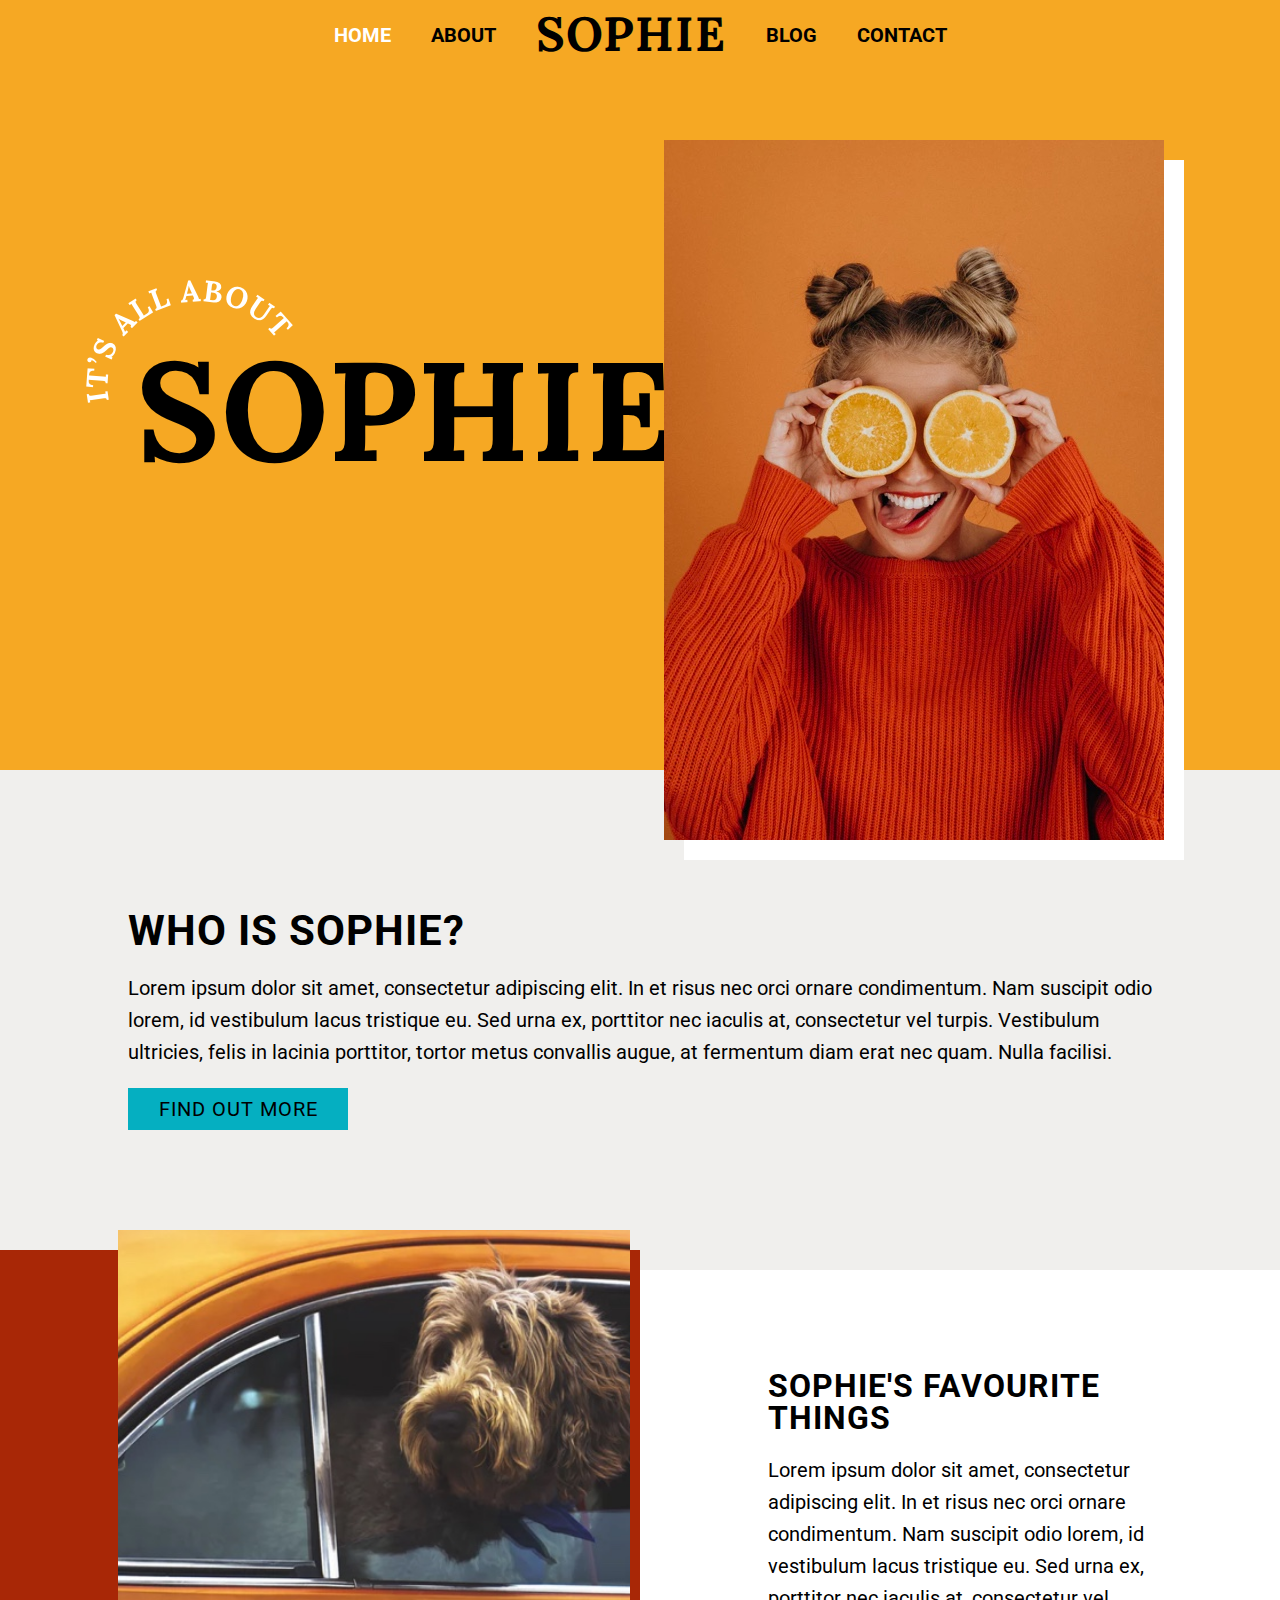
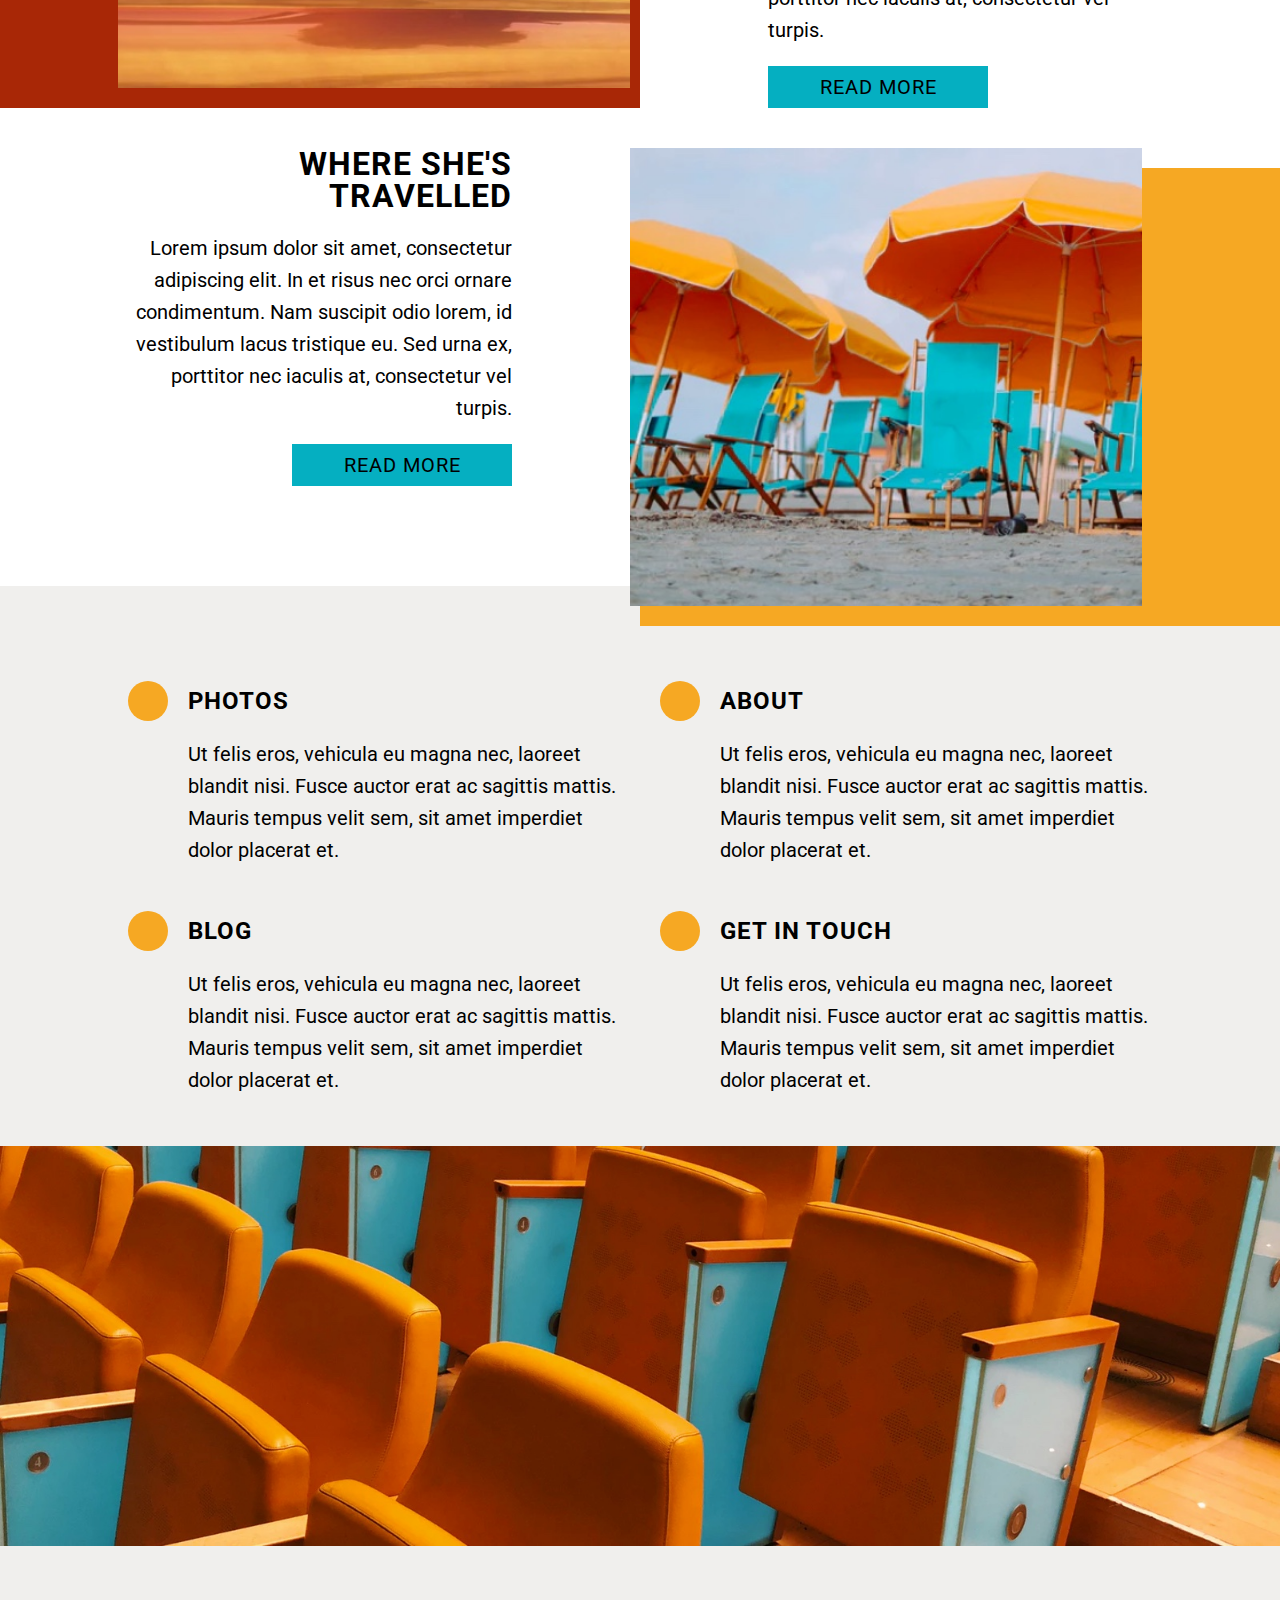
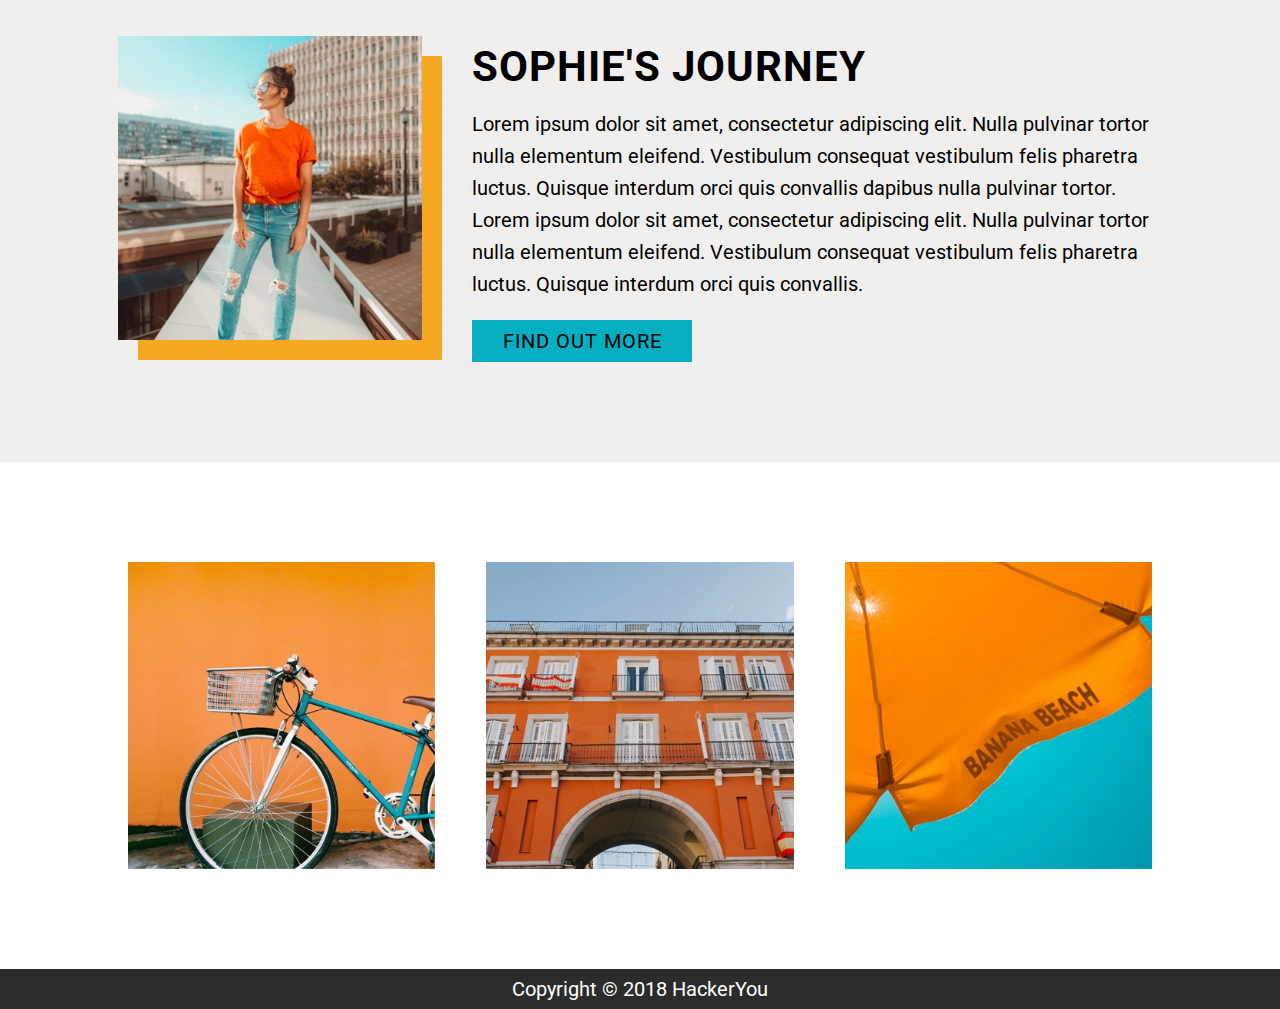
==== commit 9d83a401: "Updated mid-menu section" ====
--- a/index.html
+++ b/index.html
@@ -75,7 +75,7 @@
       <li class="mid-menu__list__item">
         <a class="mid-menu__list__link" href="#about">
           <!-- <i class="fas fa-user mid-menu__list__bullet"></i> -->
-          <h2 class="mid-menu__list__heading">About</h2>
+          <h2 class="mid-menu__list__heading mid-menu__list__heading--about">About</h2>
         </a>
         <p class="mid-menu__list__text">Ut felis eros, vehicula eu magna nec, laoreet blandit nisi. Fusce auctor erat ac sagittis mattis. Mauris tempus velit
         sem, sit amet imperdiet dolor placerat et.</p>
@@ -83,7 +83,7 @@
       <li class="mid-menu__list__item">
         <a class="mid-menu__list__link" href="./blog.html">
           <!-- <i class="fas fa-tv mid-menu__list__bullet"></i> -->
-          <h2 class="mid-menu__list__heading">Blog</h2>
+          <h2 class="mid-menu__list__heading mid-menu__list__heading--blog">Blog</h2>
         </a>
         <p class="mid-menu__list__text">Ut felis eros, vehicula eu magna nec, laoreet blandit nisi. Fusce auctor erat ac sagittis mattis. Mauris tempus velit
         sem, sit amet imperdiet dolor placerat et.</p>
@@ -91,7 +91,7 @@
       <li class="mid-menu__list__item">
         <a class="mid-menu__list__link" href="./contact.html">
           <!-- <i class="fas fa-phone mid-menu__list__bullet"></i> -->
-          <h2 class="mid-menu__list__heading">Get In Touch</h2>
+          <h2 class="mid-menu__list__heading mid-menu__list__heading--contact">Get In Touch</h2>
         </a>
         <p class="mid-menu__list__text">Ut felis eros, vehicula eu magna nec, laoreet blandit nisi. Fusce auctor erat ac sagittis mattis. Mauris tempus velit
         sem, sit amet imperdiet dolor placerat et.</p>
--- a/styles/main.css
+++ b/styles/main.css
@@ -1,3 +1,4 @@
+@charset "UTF-8";
 article, aside, details, figcaption, figure, footer, header, hgroup, nav, section, summary {
   display: block; }
 
@@ -497,8 +498,7 @@
       -o-transition: all 0.2s;
       transition: all 0.2s;
       display: inline-block;
-      padding-left: 60px;
-      font-size: 2.4rem; }
+      padding-left: 60px; }
       .mid-menu__list__link:hover {
         color: #fff;
         -webkit-transition: all 0.2s;
@@ -509,7 +509,7 @@
         -o-transition: all 0.2s;
         transition: all 0.2s;
         color: #f6a823; }
-        .mid-menu__list__link:hover > .mid-menu__list__heading--photos::before {
+        .mid-menu__list__link:hover > .mid-menu__list__heading::before {
           -webkit-transition: all 0.2s;
           -o-transition: all 0.2s;
           transition: all 0.2s;
@@ -517,14 +517,59 @@
           color: #f6a823; }
     .mid-menu__list__heading {
       margin: 0;
-      line-height: 2.4rem; }
+      line-height: 2.4rem;
+      font-size: 2.4rem;
+      letter-spacing: 1px;
+      font-weight: bold;
+      text-transform: uppercase; }
       .mid-menu__list__heading--photos::before {
         font-family: "Font Awesome 5 Free";
-        content: "\f03e";
+        content: "";
         position: absolute;
-        top: 0;
+        top: -0.5rem;
         left: 0;
-        font-size: 2rem; }
+        width: 4rem;
+        background: #f6a823;
+        border-radius: 50%;
+        line-height: 4rem;
+        font-size: 2rem;
+        text-align: center; }
+      .mid-menu__list__heading--about::before {
+        font-family: "Font Awesome 5 Free";
+        content: "";
+        position: absolute;
+        top: -0.5rem;
+        left: 0;
+        width: 4rem;
+        background: #f6a823;
+        border-radius: 50%;
+        line-height: 4rem;
+        font-size: 2rem;
+        text-align: center; }
+      .mid-menu__list__heading--blog::before {
+        font-family: "Font Awesome 5 Free";
+        content: "";
+        position: absolute;
+        top: -0.5rem;
+        left: 0;
+        width: 4rem;
+        background: #f6a823;
+        border-radius: 50%;
+        line-height: 4rem;
+        font-size: 2rem;
+        text-align: center; }
+      .mid-menu__list__heading--contact::before {
+        font-family: "Font Awesome 5 Free";
+        content: "";
+        position: absolute;
+        top: -0.5rem;
+        left: 0;
+        width: 4rem;
+        background: #f6a823;
+        border-radius: 50%;
+        line-height: 4rem;
+        font-size: 2rem;
+        text-align: center; }
     .mid-menu__list__text {
       margin-bottom: 0;
       margin-left: 60px; }
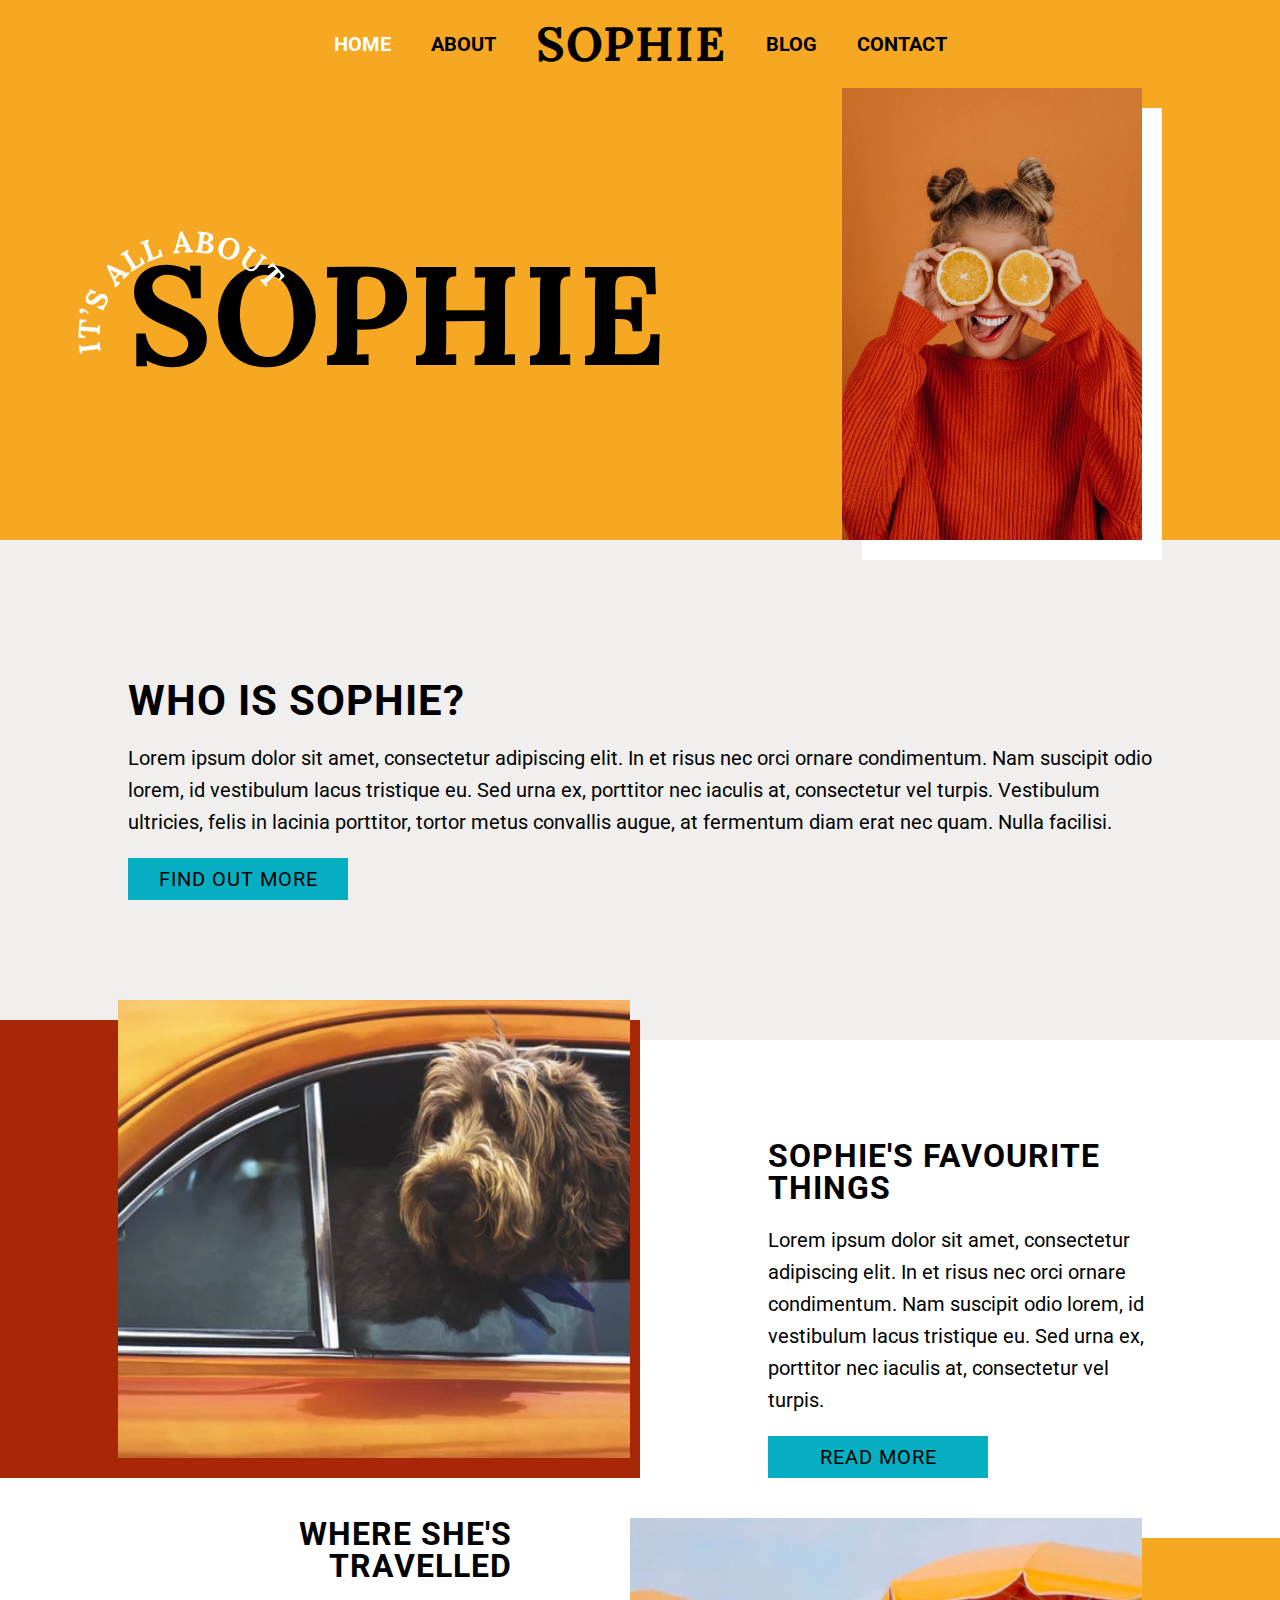
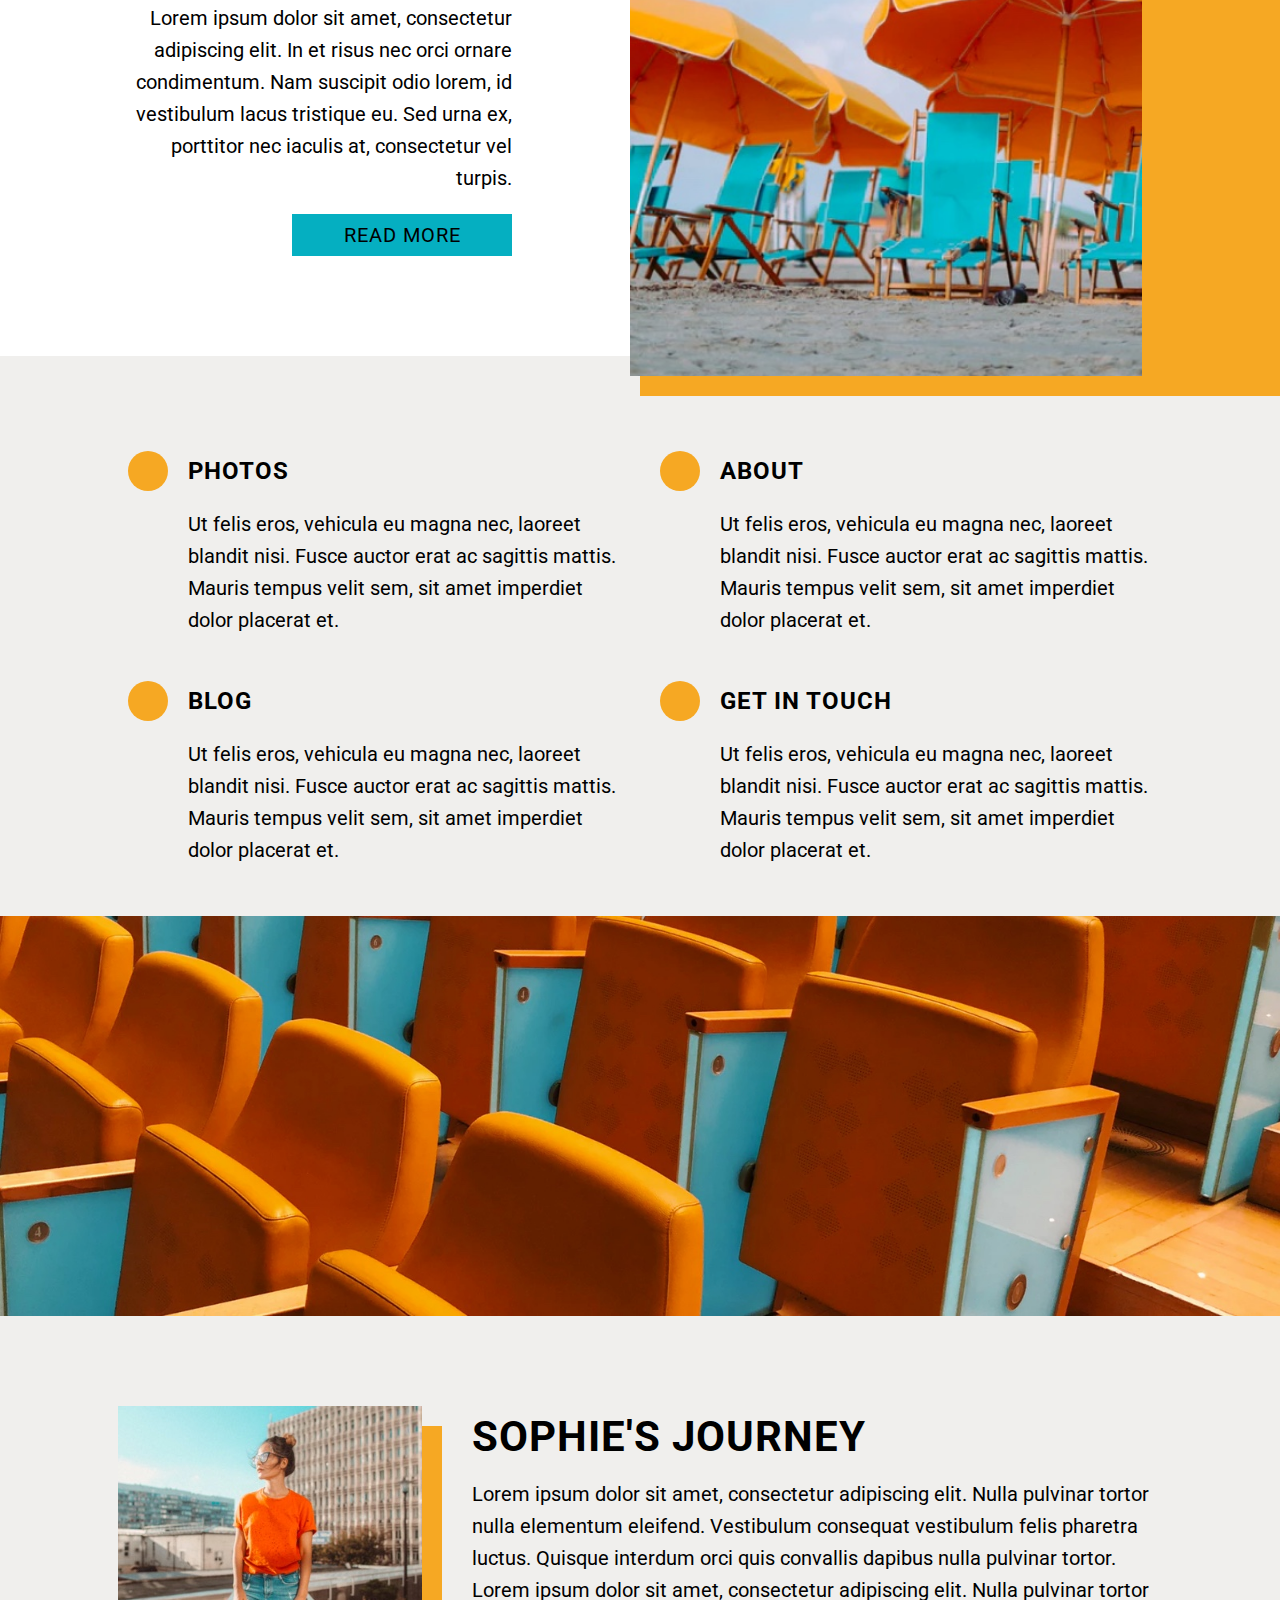
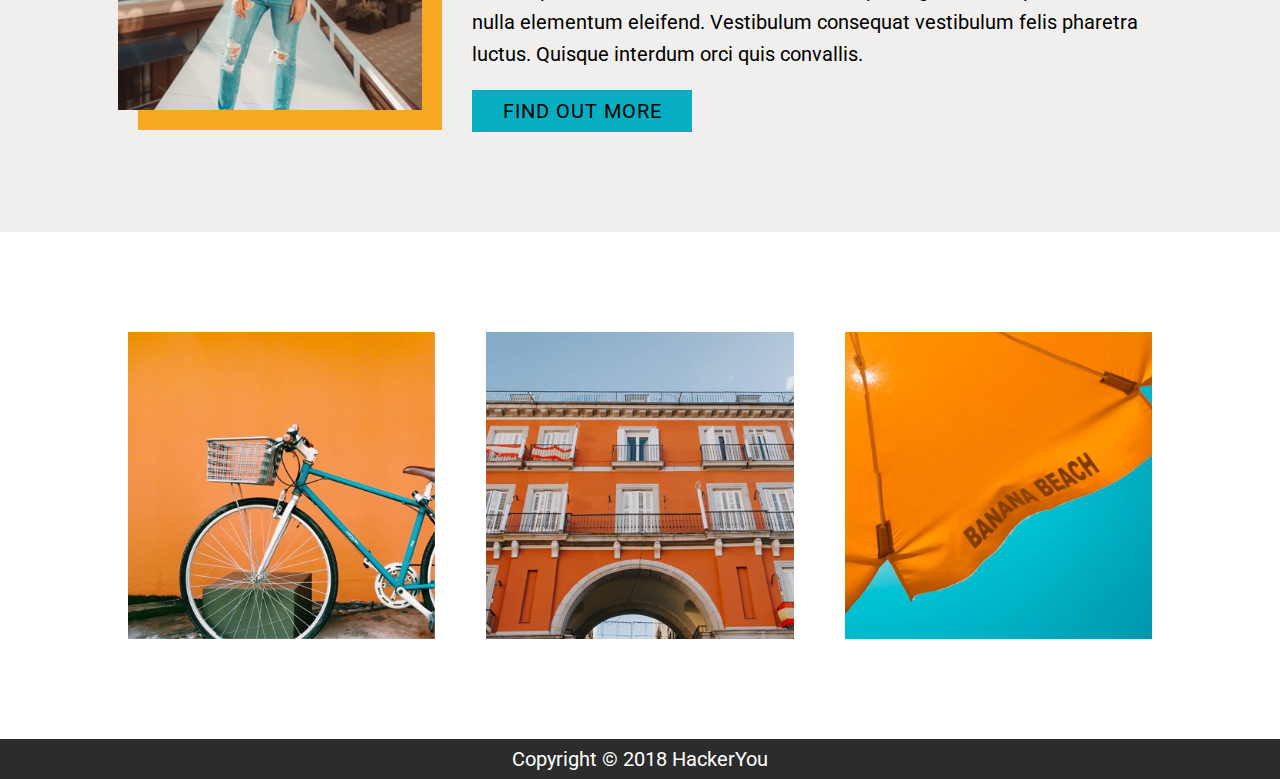
==== commit a3b225b9: "Componentize sole nav CSS into desktop nav CSS" ====
--- a/index.html
+++ b/index.html
@@ -11,32 +11,34 @@
   <link rel="stylesheet" href="./styles/main.css">
 </head>
 <body>
-  <header class="hero-banner wrapper--hero">
+  <header class="hero-banner hero-banner--index">
     <nav class="hero-banner__nav">
-      <ul class="hero-banner__nav__list">
-        <li> <!-- class="hero-banner__nav__item" -->
-          <a class="hero-banner__nav__link hero-banner__nav__link--active" href="#">Home</a>
+      <ul class="hero-banner__dt-nav__list">
+        <li class="hero-banner__dt-nav__item">
+          <a class="hero-banner__dt-nav__link hero-banner__dt-nav__link--active" href="#">Home</a>
         </li>
-        <li> <!-- class="hero-banner__nav__item" -->
-          <a class="hero-banner__nav__link" href="#about">About</a>
+        <li class="hero-banner__dt-nav__item">
+          <a class="hero-banner__dt-nav__link" href="#about">About</a>
         </li>
-        <li> <!-- class="hero-banner__nav__item" -->
-          <a class="hero-banner__nav__link hero-banner__nav__link--master" href="#">Sophie</a>
+        <li class="hero-banner__dt-nav__item">
+          <a class="hero-banner__dt-nav__link hero-banner__dt-nav__link--master" href="#">Sophie</a>
         </li>
-        <li> <!-- class="hero-banner__nav__item" -->
-          <a class="hero-banner__nav__link" href="./blog.html">Blog</a>
+        <li class="hero-banner__dt-nav__item">
+          <a class="hero-banner__dt-nav__link" href="./blog.html">Blog</a>
         </li>
-        <li> <!-- class="hero-banner__nav__item" -->
-          <a class="hero-banner__nav__link" href="./contact.html">Contact</a>
+        <li class="hero-banner__dt-nav__item">
+          <a class="hero-banner__dt-nav__link" href="./contact.html">Contact</a>
         </li>
       </ul>
-    </nav>
-    <div class="hero-banner__container">
-      <!-- <img class="hero-banner__content__circle-text" src="./assets/circle-text.png" alt="It's All About"> -->
-      <h1 class="hero-banner__banner-title--hero">Sophie</h1>
+    </nav> <!-- ./hero-banner__nav -->
+    <div class="hero-banner__container hero-banner__container--index">
+      <div class="hero-banner__title-container">
+        <img class="hero-banner__circle-text" src="./assets/circle-text.png" alt="It's All About">
+        <h1 class="hero-banner__banner-title hero-banner__banner-title--hero">Sophie</h1>
+      </div>
       <img class="hero-banner__hero-img" src="./assets/home-image-1.jpg" alt="I'm Sophie!">
     </div>
-  </header>
+  </header> <!-- /.hero-banner -->
   <main class="about about--larger-wrapper wrapper" id="about">
     <h2 class="about__subtitle">Who is Sophie?</h2>
     <p class="about__content">Lorem ipsum dolor sit amet, consectetur adipiscing elit. In et risus nec orci ornare condimentum. Nam suscipit odio lorem, id vestibulum lacus tristique eu. Sed urna ex, porttitor nec iaculis at, consectetur vel turpis. Vestibulum ultricies, felis in lacinia porttitor, tortor metus convallis augue, at fermentum diam erat nec quam. Nulla facilisi.</p>
@@ -110,7 +112,7 @@
   <section class="gallery" id="gallery">
     <img class="gallery__img" src="./assets/home-image-6.jpg" alt="Gallery Sample - Bike and Orange Wall">
     <img class="gallery__img" src="./assets/home-image-7.jpg" alt="Gallery Sample - Building Arch">
-    <img class="gallery__img" src="./assets/home-image-8.jpg" alt="Gallery Sample - Banana Beach Umbrella">
+    <img class="gallery__img gallery__img--last" src="./assets/home-image-8.jpg" alt="Gallery Sample - Banana Beach Umbrella">
   </section>
   <footer class="copyright">
     <span>Copyright &copy; 2018 HackerYou</span>
--- a/styles/main.css
+++ b/styles/main.css
@@ -142,10 +142,8 @@
 body {
   font-family: 'Roboto', sans-serif;
   line-height: 3.2rem;
-  font-size: 2rem; }
-
-.wrapper, .wrapper--hero, .blog-snippet__content, .mid-menu, .gallery, .main-container {
-  padding: 50px 5%; }
+  font-size: 2rem;
+  min-width: 320px; }
 
 .btn, .form__submit {
   text-decoration: none;
@@ -172,12 +170,12 @@
     background: #2c2c2c;
     color: #05afc1; }
 
-@media (min-width: 1080px) {
-  .wrapper, .wrapper--hero, .blog-snippet__content, .mid-menu, .gallery, .main-container {
+.wrapper, .blog-snippet__content, .mid-menu {
+  padding: 50px 5%; }
+
+@media (min-width: 968px) {
+  .wrapper, .blog-snippet__content, .mid-menu {
     padding: 100px 10%; } }
-
-.wrapper--hero {
-  padding: 10px; }
 
 .hero-banner {
   display: -webkit-box;
@@ -188,8 +186,15 @@
   -ms-flex-direction: column;
   flex-direction: column;
   position: relative;
-  background: url(../assets/home-image-1.jpg) center/cover no-repeat; }
-  .hero-banner__nav__list {
+  height: 100vh;
+  min-height: 320px; }
+  .hero-banner__nav {
+    padding: 20px 5%;
+    background: #f6a823; }
+  .hero-banner__dt-nav__list {
+    display: none; }
+  .hero-banner__container {
+    padding: 0 5%;
     display: -webkit-box;
     display: -ms-flexbox;
     display: flex;
@@ -199,40 +204,27 @@
     -webkit-box-align: center;
     -ms-flex-align: center;
     align-items: center;
-    margin: 0 auto;
-    padding: 0;
-    list-style: none;
-    font-weight: bold; }
-  .hero-banner__nav__link {
-    text-decoration: none;
-    text-transform: uppercase;
-    color: #000;
-    -webkit-transition: all 0.2s;
-    -o-transition: all 0.2s;
-    transition: all 0.2s;
-    font-size: 2rem;
-    padding: 20px; }
-    .hero-banner__nav__link:hover {
-      color: #fff;
-      -webkit-transition: all 0.2s;
-      -o-transition: all 0.2s;
-      transition: all 0.2s; }
-    .hero-banner__nav__link--active {
-      color: #fff; }
-    .hero-banner__nav__link--master {
-      margin: 0;
-      line-height: 4.8rem;
-      font-size: 4.8rem;
-      letter-spacing: 1px;
-      font-weight: bold;
-      text-transform: uppercase;
-      font-family: 'Lora', serif; }
+    position: relative;
+    height: 100%; }
+    .hero-banner__container--index {
+      background: url(../assets/home-image-1.jpg) center/cover no-repeat; }
+    .hero-banner__container--blog {
+      background: url(../assets/blog-image-1.jpg) right/cover no-repeat; }
+    .hero-banner__container--contact {
+      background: url(../assets/contact-image-1.jpg) center/cover no-repeat; }
+  .hero-banner__title-container {
+    position: relative; }
+    .hero-banner__title-container:hover > .hero-banner__circle-text {
+      -webkit-animation: blink-spin 0.5s 1;
+      animation: blink-spin 0.5s 1;
+      -webkit-animation-fill-mode: both;
+      animation-fill-mode: both; }
+  .hero-banner__circle-text {
+    position: absolute;
+    bottom: 30px;
+    left: -50px; }
   .hero-banner__hero-img {
     display: none; }
-  .hero-banner__banner-img {
-    height: 50vh;
-    min-height: 300px;
-    background: url(../assets/blog-image-1.jpg) center/cover no-repeat; }
   .hero-banner__banner-title {
     margin: 0;
     line-height: 8rem;
@@ -242,60 +234,147 @@
     text-transform: uppercase;
     position: absolute;
     bottom: -40px;
-    padding-left: 5%;
     line-height: 9.2rem;
     font-family: 'Lora', serif; }
     .hero-banner__banner-title--hero {
-      margin: 0;
-      line-height: 14rem;
-      font-size: 14rem;
-      letter-spacing: 1px;
-      font-weight: bold;
+      font-size: 10rem;
+      line-height: 10rem;
+      position: static;
+      padding-left: 0; }
+  .hero-banner__banner-img {
+    height: 50vh;
+    min-height: 300px;
+    background: url(../assets/blog-image-1.jpg) center/cover no-repeat; }
+
+/* Extra Transform Animation */
+@-webkit-keyframes blink-spin {
+  0% {
+    -webkit-transform: rotate(0deg);
+    transform: rotate(0deg);
+    -webkit-transform-origin: 52% 85%;
+    transform-origin: 52% 85%;
+    opacity: 1; }
+  50% {
+    -webkit-transform: rotate(180deg);
+    transform: rotate(180deg);
+    -webkit-transform-origin: 52% 85%;
+    transform-origin: 52% 85%;
+    opacity: 0; }
+  100% {
+    -webkit-transform: rotate(360deg);
+    transform: rotate(360deg);
+    -webkit-transform-origin: 52% 85%;
+    transform-origin: 52% 85%;
+    opacity: 1; } }
+@keyframes blink-spin {
+  0% {
+    -webkit-transform: rotate(0deg);
+    transform: rotate(0deg);
+    -webkit-transform-origin: 52% 85%;
+    transform-origin: 52% 85%;
+    opacity: 1; }
+  50% {
+    -webkit-transform: rotate(180deg);
+    transform: rotate(180deg);
+    -webkit-transform-origin: 52% 85%;
+    transform-origin: 52% 85%;
+    opacity: 0; }
+  100% {
+    -webkit-transform: rotate(360deg);
+    transform: rotate(360deg);
+    -webkit-transform-origin: 52% 85%;
+    transform-origin: 52% 85%;
+    opacity: 1; } }
+
+@media (min-width: 701px) {
+  .hero-banner {
+    height: 75vh; }
+    .hero-banner__dt-nav__list {
+      display: -webkit-box;
+      display: -ms-flexbox;
+      display: flex;
+      -webkit-box-pack: center;
+      -ms-flex-pack: center;
+      justify-content: center;
+      -webkit-box-align: center;
+      -ms-flex-align: center;
+      align-items: center;
+      margin: 0 auto;
+      padding: 0;
+      list-style: none;
+      font-weight: bold; }
+    .hero-banner__dt-nav__item {
+      height: 4.8rem;
+      line-height: 4.8rem;
+      margin: 0 15px; }
+    .hero-banner__dt-nav__link {
+      text-decoration: none;
       text-transform: uppercase;
-      font-family: 'Lora', serif;
-      position: relative; }
-      .hero-banner__banner-title--hero::before, .hero-banner__banner-title--hero:hover::before {
-        content: url(../assets/circle-text.png);
-        position: absolute;
-        bottom: 0;
-        left: -50px;
-        height: 200px;
-        width: 200px;
-        -webkit-transition: all 0.5s;
-        -o-transition: all 0.5s;
-        transition: all 0.5s; }
-      .hero-banner__banner-title--hero:hover::before {
-        -webkit-transform: rotate(360deg);
-        -ms-transform: rotate(360deg);
-        transform: rotate(360deg);
-        -webkit-transition: all 0.5s;
-        -o-transition: all 0.5s;
-        transition: all 0.5s; }
-  .hero-banner__container {
-    display: -webkit-box;
-    display: -ms-flexbox;
-    display: flex;
-    -webkit-box-pack: justify;
-    -ms-flex-pack: justify;
-    justify-content: space-between;
-    -webkit-box-align: center;
-    -ms-flex-align: center;
-    align-items: center;
-    position: relative;
-    padding: 0 10%; }
+      color: #000;
+      -webkit-transition: all 0.2s;
+      -o-transition: all 0.2s;
+      transition: all 0.2s;
+      font-size: 2rem;
+      line-height: 4.8rem;
+      padding: 5px 5px; }
+      .hero-banner__dt-nav__link:hover {
+        color: #fff;
+        -webkit-transition: all 0.2s;
+        -o-transition: all 0.2s;
+        transition: all 0.2s; }
+      .hero-banner__dt-nav__link--active {
+        color: #fff; }
+      .hero-banner__dt-nav__link--master {
+        margin: 0;
+        line-height: 4.8rem;
+        font-size: 4.8rem;
+        letter-spacing: 1px;
+        font-weight: bold;
+        text-transform: uppercase;
+        font-family: 'Lora', serif; }
+    .hero-banner__dt-nav__container {
+      -webkit-box-align: end;
+      -ms-flex-align: end;
+      align-items: flex-end; }
+    .hero-banner__dt-nav__title-container {
+      margin-bottom: 40px; } }
 
 @media (min-width: 968px) {
-  .wrapper--hero {
-    background: #f6a823; }
-  .hero-banner__hero-img {
-    display: block;
-    position: relative;
-    top: 80px;
-    right: 10px;
-    -webkit-box-shadow: 20px 20px #fff;
-    box-shadow: 20px 20px #fff; }
+  .hero-banner {
+    height: 60vh; }
+    .hero-banner--index {
+      background: #f6a823; }
+    .hero-banner__container {
+      padding: 0 10%;
+      -webkit-box-pack: justify;
+      -ms-flex-pack: justify;
+      justify-content: space-between;
+      -webkit-box-align: center;
+      -ms-flex-align: center;
+      align-items: center; }
+      .hero-banner__container--index {
+        background: #f6a823; }
+      .hero-banner__container--blog {
+        background: url(../assets/blog-image-1.jpg) center/cover no-repeat; }
+    .hero-banner__title-container {
+      margin-bottom: 0; }
+    .hero-banner__hero-img {
+      display: block;
+      position: relative;
+      top: 0;
+      right: 10px;
+      width: 300px;
+      height: 100%;
+      -webkit-box-shadow: 20px 20px #fff;
+      box-shadow: 20px 20px #fff; }
+    .hero-banner__banner-title--hero {
+      line-height: 12rem;
+      font-size: 12rem; } }
+
+@media (min-width: 1180px) {
   .hero-banner__banner-title {
-    padding-left: 10%; } }
+    line-height: 14rem;
+    font-size: 14rem; } }
 
 .about {
   display: -webkit-box;
@@ -341,13 +420,13 @@
   .about__content {
     text-align: center; }
 
-@media (min-width: 968px) {
+@media (min-width: 701px) {
   .about {
     -webkit-box-align: start;
     -ms-flex-align: start;
     align-items: flex-start; }
     .about--larger-wrapper {
-      padding: 140px 10%; }
+      padding: 100px 10%; }
     .about--with-image {
       display: -webkit-box;
       display: -ms-flexbox;
@@ -370,6 +449,10 @@
     .about__content {
       text-align: left; } }
 
+@media (min-width: 968px) {
+  .about--larger-wrapper {
+    padding: 140px 10%; } }
+
 .blog-snippet__img-container {
   position: relative; }
   .blog-snippet__img-container__picture {
@@ -396,13 +479,14 @@
     font-size: 3.2rem;
     letter-spacing: 1px;
     font-weight: bold;
-    text-transform: uppercase; }
+    text-transform: uppercase;
+    text-align: center; }
   .blog-snippet__content__text--right-down {
     text-align: center; }
   .blog-snippet__content__text--left-up {
     text-align: center; }
 
-@media (min-width: 968px) {
+@media (min-width: 701px) {
   .blog-snippet {
     display: -webkit-box;
     display: -ms-flexbox;
@@ -462,7 +546,7 @@
       .blog-snippet__content__text--left-up {
         text-align: right; } }
 
-@media (min-width: 1080px) {
+@media (min-width: 968px) {
   .blog-snippet__img-container--left-up {
     padding-left: 10%; }
   .blog-snippet__img-container--right-down {
@@ -574,7 +658,7 @@
       margin-bottom: 0;
       margin-left: 60px; }
 
-@media (min-width: 968px) {
+@media (min-width: 701px) {
   .mid-menu {
     padding-top: 100px; }
     .mid-menu__list {
@@ -591,13 +675,27 @@
 .gallery {
   display: -webkit-box;
   display: -ms-flexbox;
-  display: flex;
-  -webkit-box-pack: justify;
-  -ms-flex-pack: justify;
-  justify-content: space-between; }
+  display: flex; }
   .gallery__img {
     height: 100%;
-    width: 30%; }
+    width: 50%; }
+    .gallery__img--last {
+      display: none; }
+
+@media (min-width: 701px) {
+  .gallery {
+    padding: 50px 5%;
+    -webkit-box-pack: justify;
+    -ms-flex-pack: justify;
+    justify-content: space-between; }
+    .gallery__img {
+      width: 30%; }
+      .gallery__img--last {
+        display: block; } }
+
+@media (min-width: 968px) {
+  .gallery {
+    padding: 100px 10%; } }
 
 .form {
   -webkit-box-flex: 1;
@@ -606,64 +704,67 @@
   display: -webkit-box;
   display: -ms-flexbox;
   display: flex;
+  -ms-flex-wrap: wrap;
+  flex-wrap: wrap;
+  -webkit-box-orient: horizontal;
+  -webkit-box-direction: normal;
+  -ms-flex-direction: row;
+  flex-direction: row; }
+  .form__input {
+    position: relative;
+    line-height: 2rem;
+    margin-bottom: 40px;
+    border: 0;
+    padding: 2rem;
+    resize: none; }
+    .form__input::-webkit-input-placeholder {
+      color: #4f4f4f;
+      opacity: 0.5;
+      font-style: italic; }
+    .form__input:-ms-input-placeholder {
+      color: #4f4f4f;
+      opacity: 0.5;
+      font-style: italic; }
+    .form__input::-ms-input-placeholder {
+      color: #4f4f4f;
+      opacity: 0.5;
+      font-style: italic; }
+    .form__input::placeholder {
+      color: #4f4f4f;
+      opacity: 0.5;
+      font-style: italic; }
+    .form__input--comment, .form__input--message {
+      min-height: 24rem;
+      min-width: 100%;
+      resize: vertical; }
+  .form__submit {
+    border: 0; }
+  .form--not-first {
+    margin-top: 40px; }
+
+@media (min-width: 701px) {
+  .form__input--half-width {
+    width: calc((100% - 40px) / 2); }
+  .form__input:first-child {
+    margin-right: 40px; } }
+
+.main-container {
+  padding: 50px 5%;
+  display: -webkit-box;
+  display: -ms-flexbox;
+  display: flex;
   -webkit-box-orient: vertical;
   -webkit-box-direction: normal;
   -ms-flex-direction: column;
-  flex-direction: column; }
-  .form__input {
-    position: relative;
-    height: 300px;
-    margin-bottom: 40px;
-    border: 0;
-    padding: 40px; }
-    .form__input::-webkit-input-placeholder {
-      position: absolute;
-      top: 0;
-      left: 0; }
-    .form__input:-ms-input-placeholder {
-      position: absolute;
-      top: 0;
-      left: 0; }
-    .form__input::-ms-input-placeholder {
-      position: absolute;
-      top: 0;
-      left: 0; }
-    .form__input::placeholder {
-      position: absolute;
-      top: 0;
-      left: 0; }
-  .form__container {
-    display: -webkit-box;
-    display: -ms-flexbox;
-    display: flex; }
-    .form__container__input {
-      height: 2rem;
-      width: 50%;
-      margin-bottom: 40px;
-      border: 0;
-      padding: 40px; }
-      .form__container__input:first-child {
-        margin-right: 40px; }
-  .form__submit {
-    display: block;
-    border: 0; }
-  .form--not-first {
-    margin-top: 40px; }
-
-.main-container {
-  display: -webkit-box;
-  display: -ms-flexbox;
-  display: flex;
-  -webkit-box-align: start;
-  -ms-flex-align: start;
-  align-items: flex-start;
+  flex-direction: column;
   background: #f0efed; }
 
 .sidebar {
   -webkit-box-flex: 0;
-  -ms-flex: 0 0 440px;
-  flex: 0 0 440px;
-  margin-right: 40px; }
+  -ms-flex: 0 0 360px;
+  flex: 0 0 360px; }
+  .sidebar--blog {
+    margin-top: 40px; }
   .sidebar__heading {
     margin: 0;
     line-height: 2.4rem;
@@ -682,6 +783,22 @@
       background: url(../assets/blog-image-2.jpg) center/cover no-repeat; }
     .sidebar__about__text {
       margin-bottom: 0; }
+    .sidebar__about__link {
+      text-decoration: none;
+      text-transform: uppercase;
+      color: #000;
+      -webkit-transition: all 0.2s;
+      -o-transition: all 0.2s;
+      transition: all 0.2s;
+      color: #285e64;
+      font-weight: bold; }
+      .sidebar__about__link:hover {
+        color: #fff;
+        -webkit-transition: all 0.2s;
+        -o-transition: all 0.2s;
+        transition: all 0.2s; }
+      .sidebar__about__link:hover {
+        color: #f6a823; }
   .sidebar__recent-posts {
     background: #fff;
     padding: 40px 40px;
@@ -773,6 +890,31 @@
   .comment--last {
     border-bottom: 10px solid #f6a823; }
 
+@media (min-width: 968px) {
+  .main-container {
+    padding: 100px 10%;
+    -webkit-box-orient: horizontal;
+    -webkit-box-direction: normal;
+    -ms-flex-direction: row;
+    flex-direction: row;
+    -webkit-box-align: start;
+    -ms-flex-align: start;
+    align-items: flex-start; }
+    .main-container--blog {
+      -webkit-box-orient: horizontal;
+      -webkit-box-direction: reverse;
+      -ms-flex-direction: row-reverse;
+      flex-direction: row-reverse; }
+  .sidebar {
+    -ms-flex-preferred-size: 440px;
+    flex-basis: 440px;
+    margin-top: 0;
+    margin-right: 40px; }
+    .sidebar--blog {
+      position: -webkit-sticky;
+      position: sticky;
+      top: 0; } }
+
 .sidebar__social-media-list {
   display: -webkit-box;
   display: -ms-flexbox;
@@ -833,12 +975,12 @@
   line-height: 4rem;
   text-align: center; }
 
+@media (min-width: 701px) {
+  .bgdivider-chairs {
+    height: 300px; } }
+
 @media (min-width: 968px) {
   .bgdivider-chairs {
-    height: 300px; } }
-
-@media (min-width: 1080px) {
-  .bgdivider-chairs {
     height: 400px; } }
 
 /*# sourceMappingURL=main.css.map */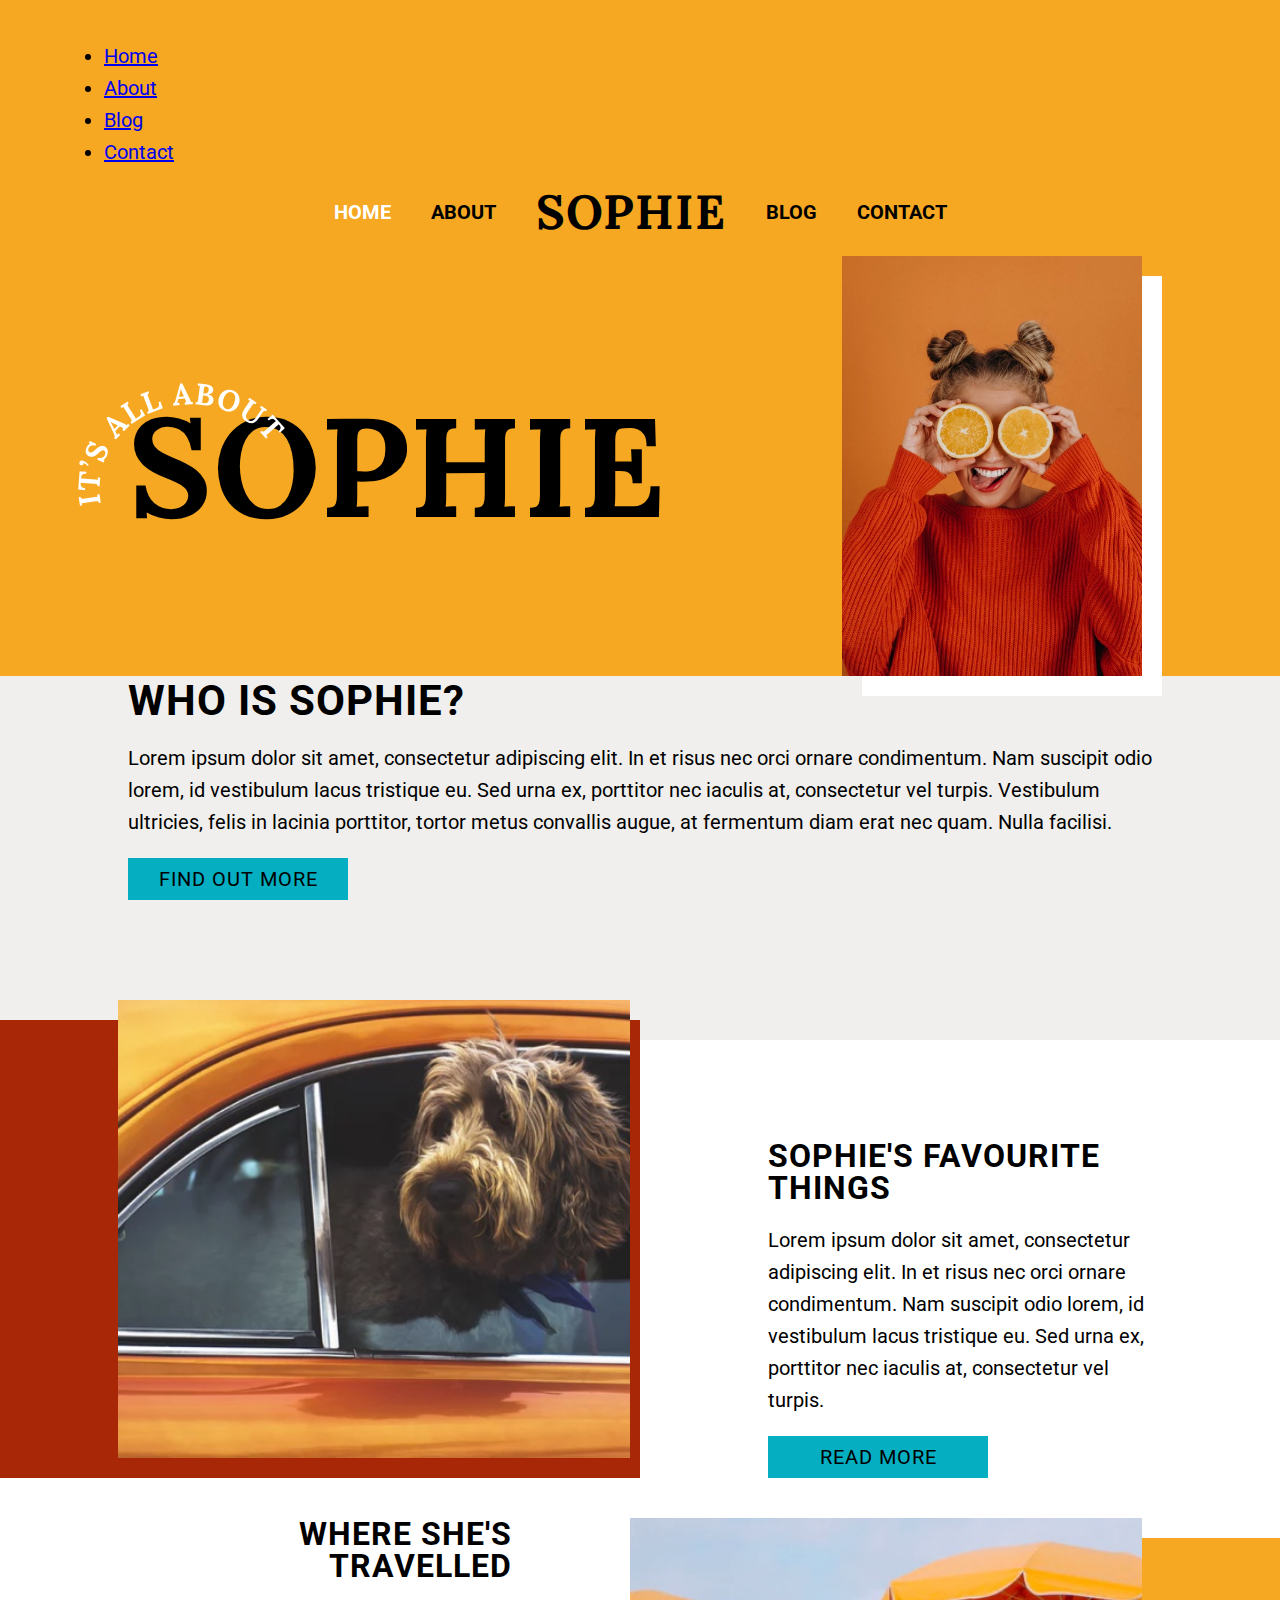
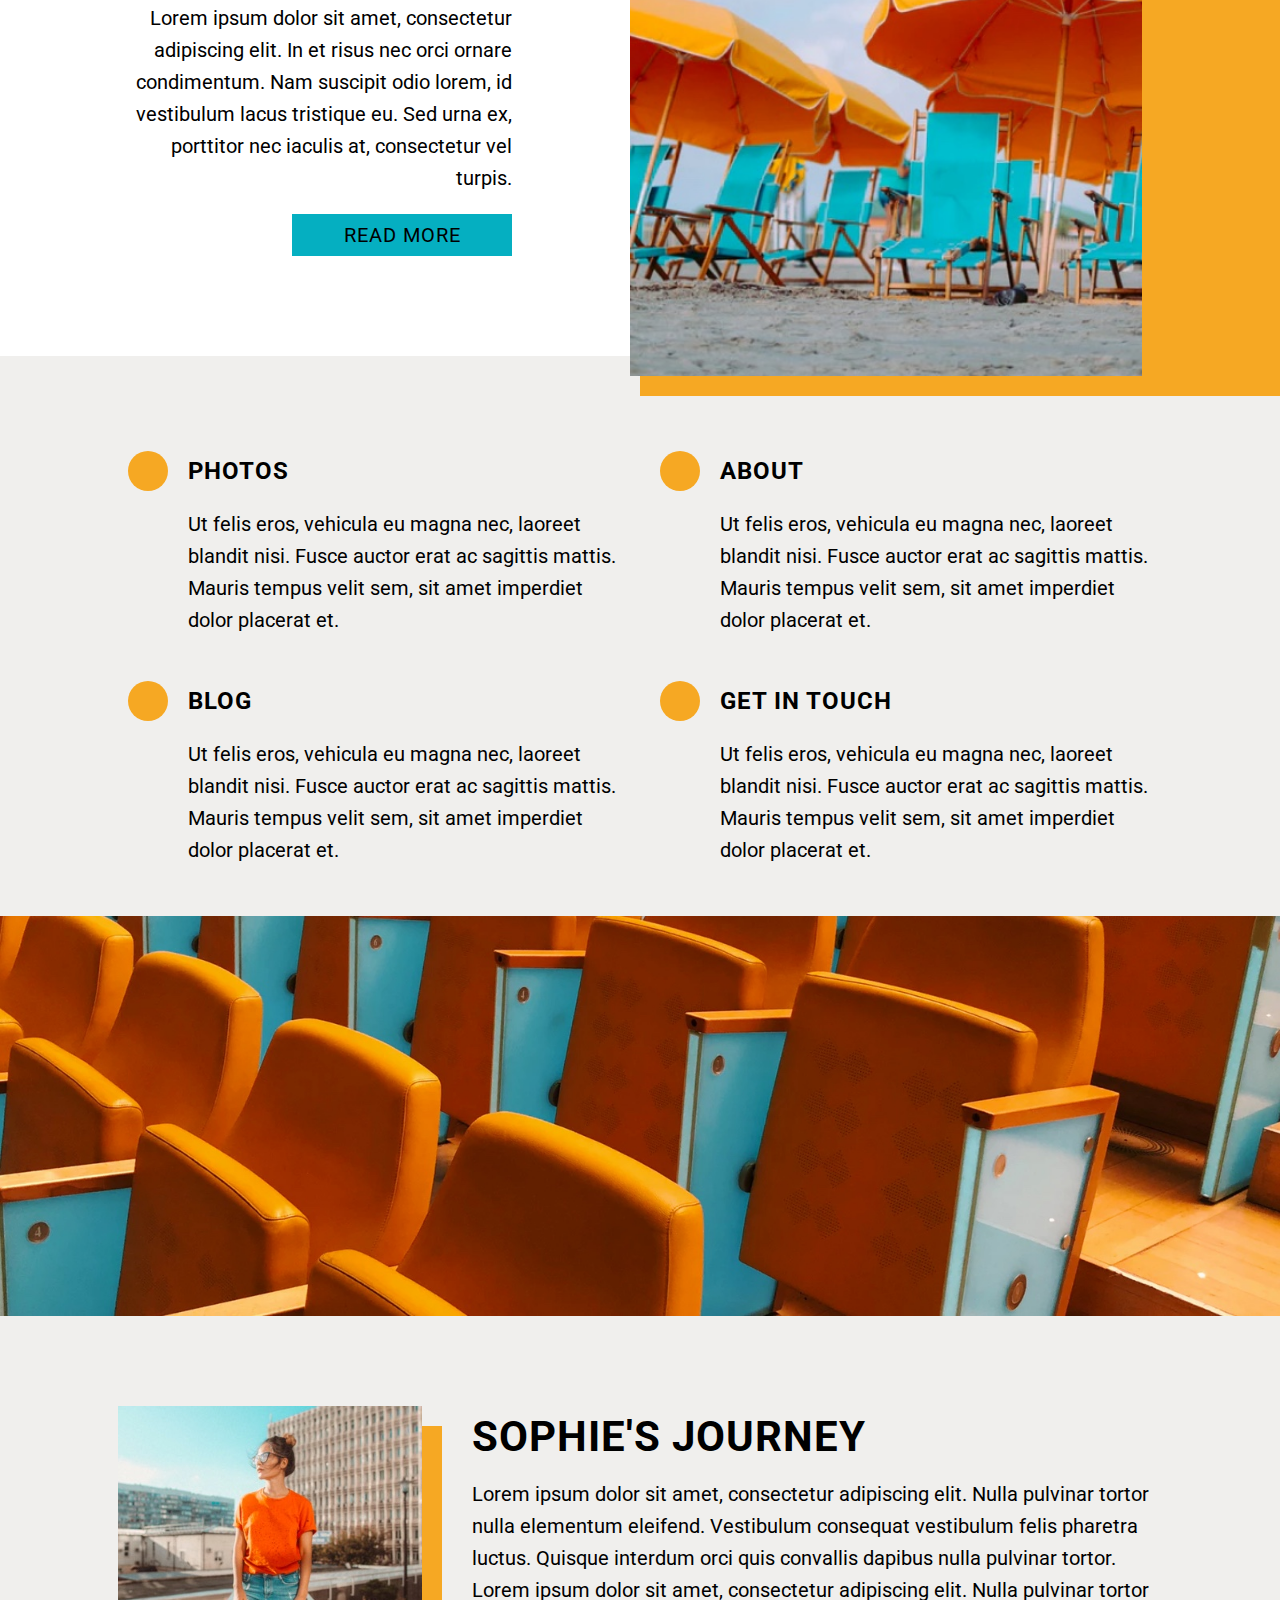
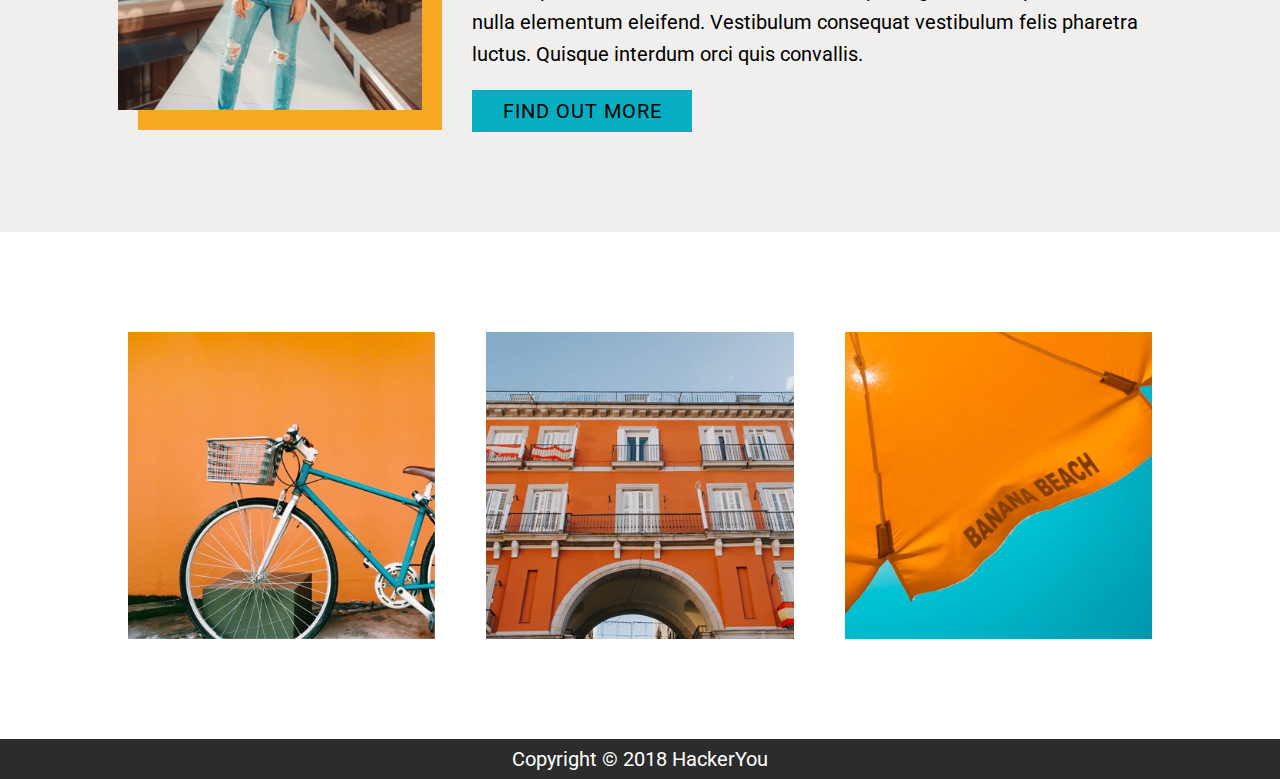
==== commit a36e51d4: "Added mobile nav markup" ====
--- a/index.html
+++ b/index.html
@@ -13,6 +13,20 @@
 <body>
   <header class="hero-banner hero-banner--index">
     <nav class="hero-banner__nav">
+      <ul class="hero-banner__mb-nav__list">
+        <li class="hero-banner__mb-nav__item">
+          <a class="hero-banner__mb-nav__link hero-banner__mb-nav__link--active" href="#">Home</a>
+        </li>
+        <li class="hero-banner__mb-nav__item">
+          <a class="hero-banner__mb-nav__link" href="#about">About</a>
+        </li>
+        <li class="hero-banner__mb-nav__item">
+          <a class="hero-banner__mb-nav__link" href="./blog.html">Blog</a>
+        </li>
+        <li class="hero-banner__mb-nav__item">
+          <a class="hero-banner__mb-nav__link" href="./contact.html">Contact</a>
+        </li>
+      </ul>
       <ul class="hero-banner__dt-nav__list">
         <li class="hero-banner__dt-nav__item">
           <a class="hero-banner__dt-nav__link hero-banner__dt-nav__link--active" href="#">Home</a>
--- a/styles/main.css
+++ b/styles/main.css
@@ -744,7 +744,8 @@
 
 @media (min-width: 701px) {
   .form__input--half-width {
-    width: calc((100% - 40px) / 2); }
+    width: calc((100% - 40px) / 2);
+    /* Interpolation */ }
   .form__input:first-child {
     margin-right: 40px; } }
 
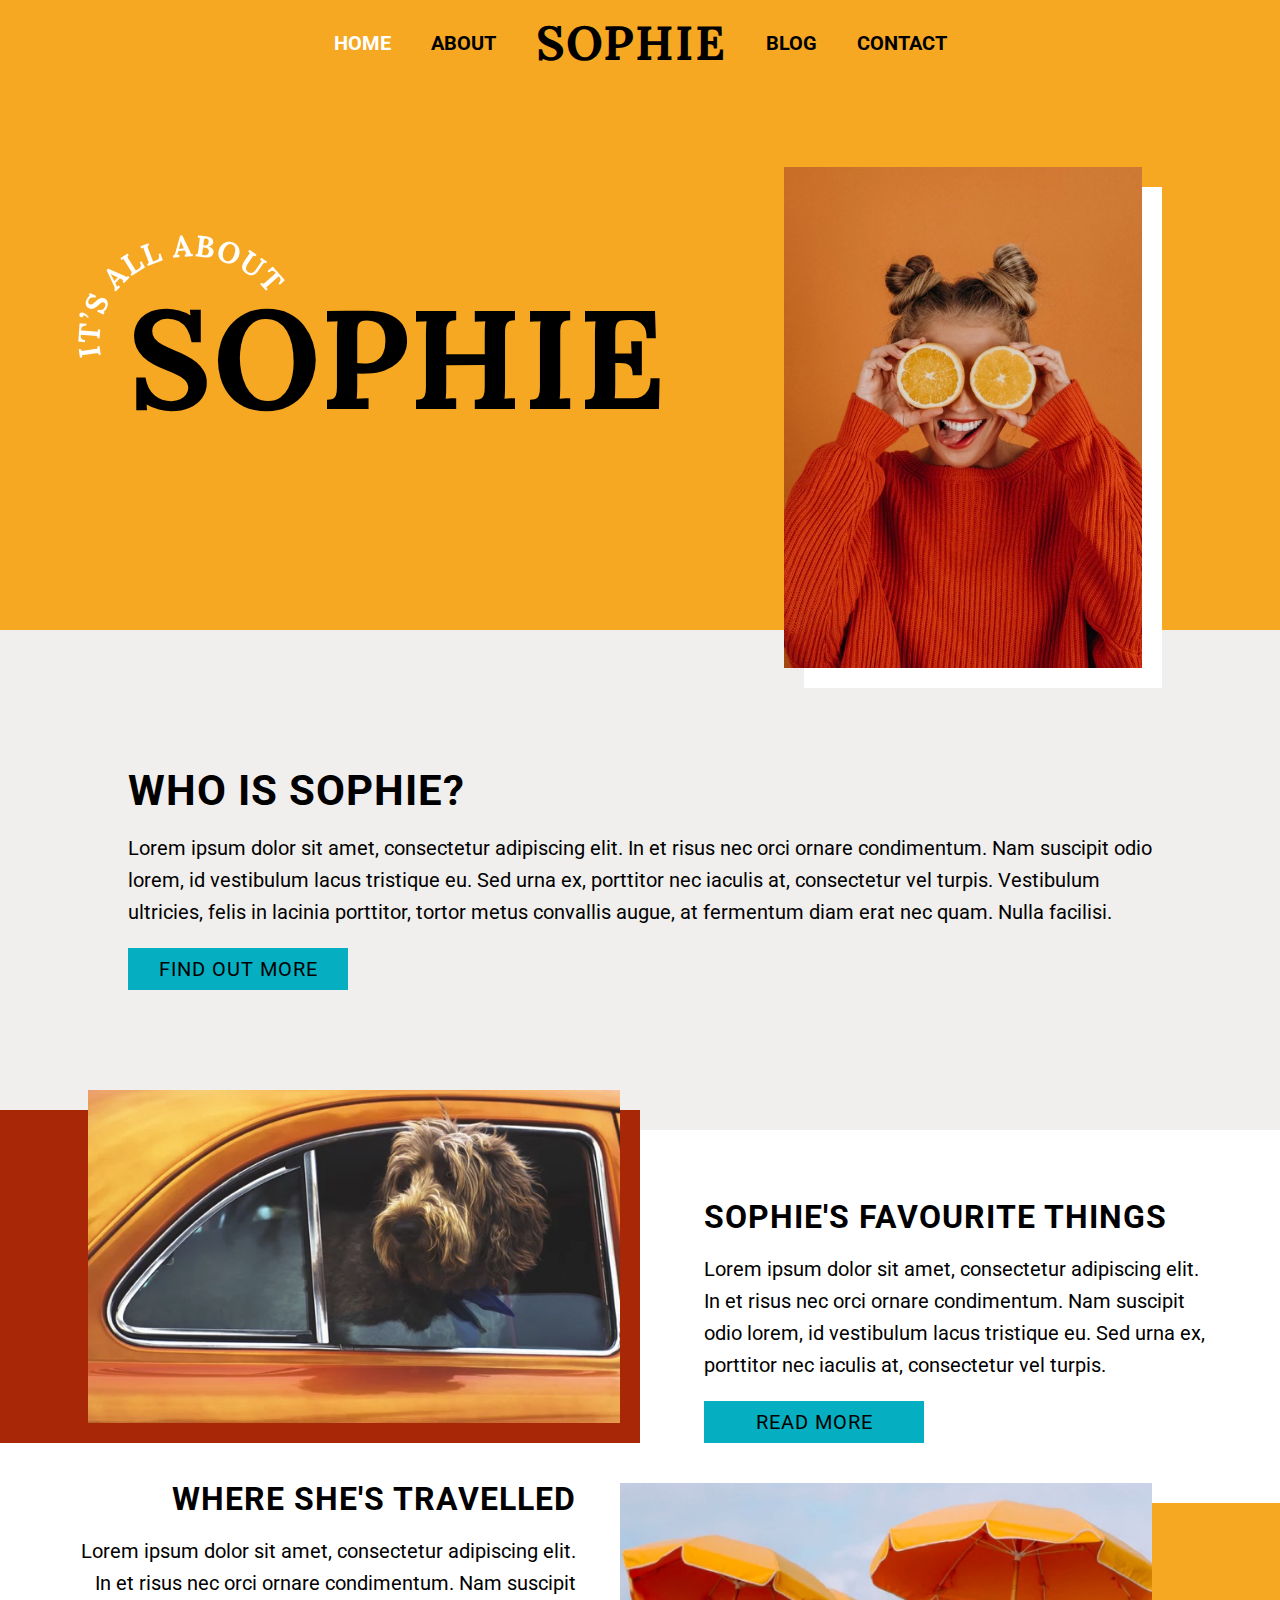
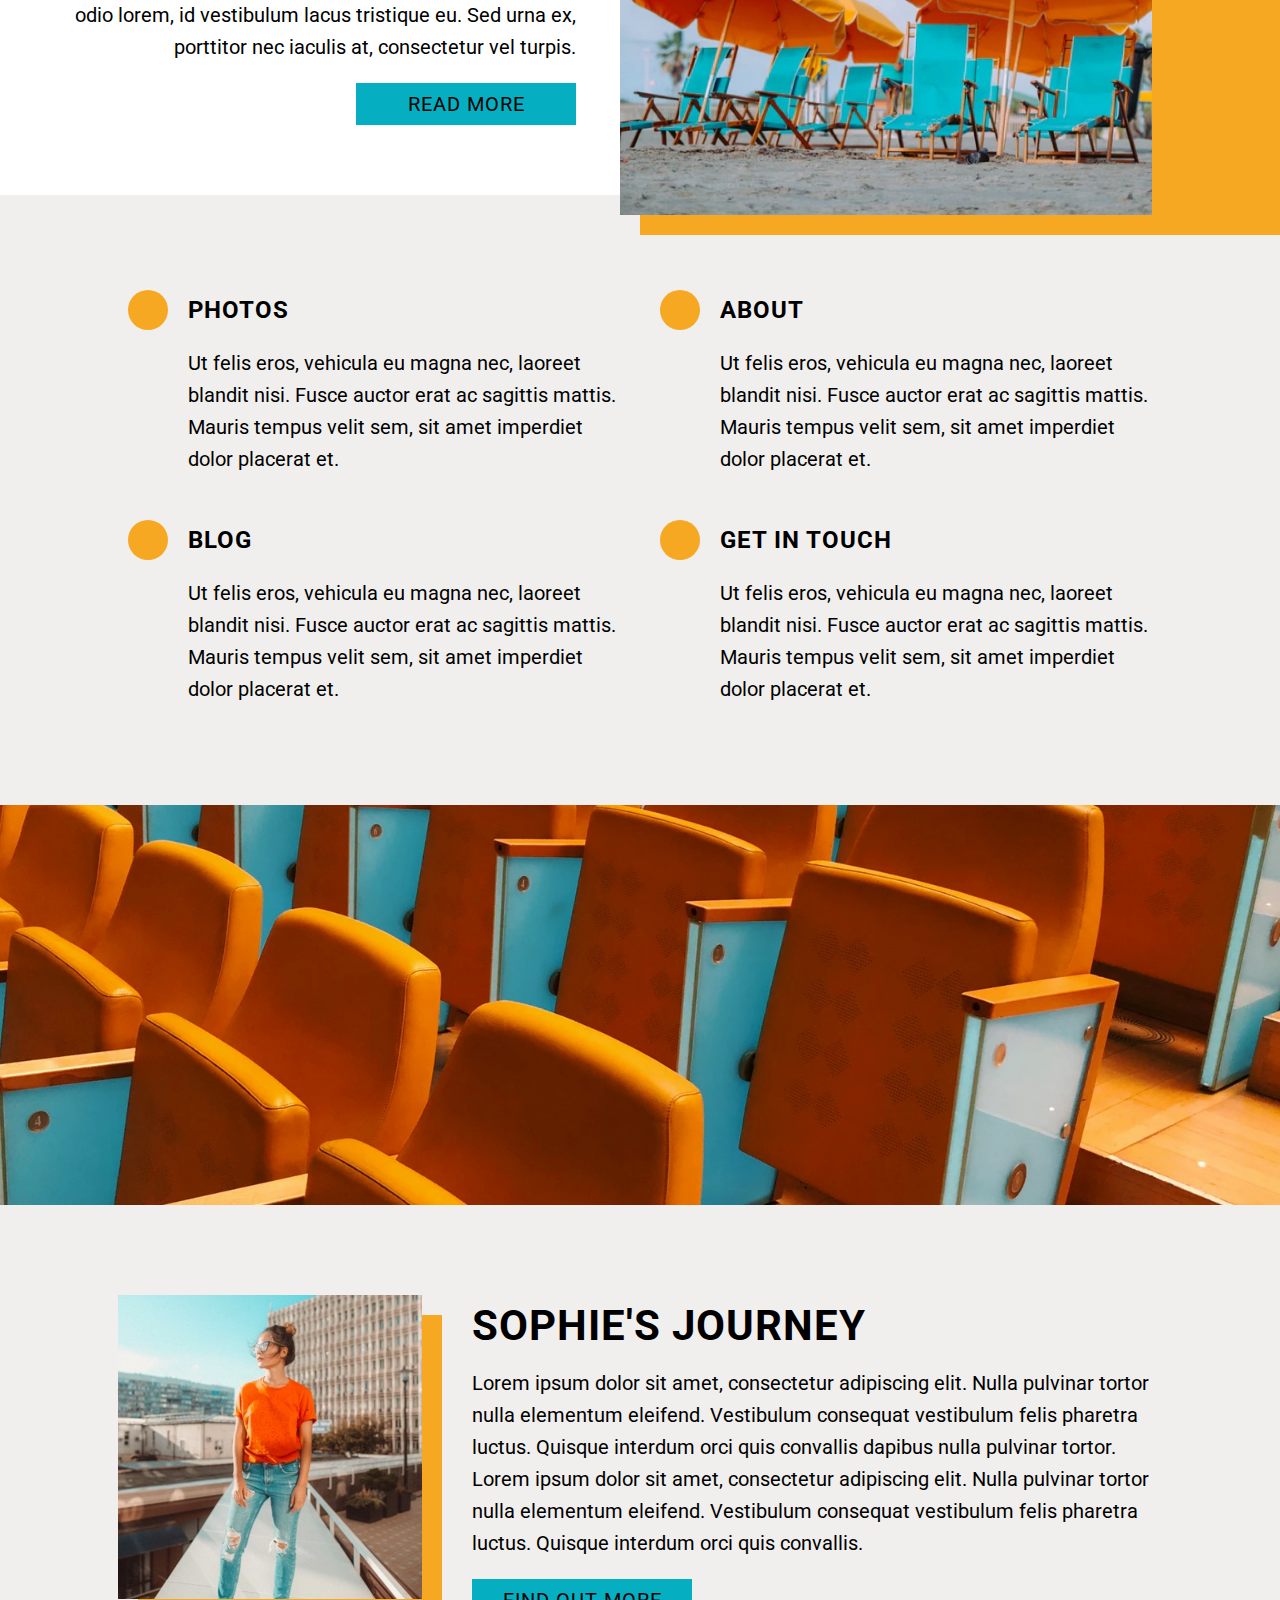
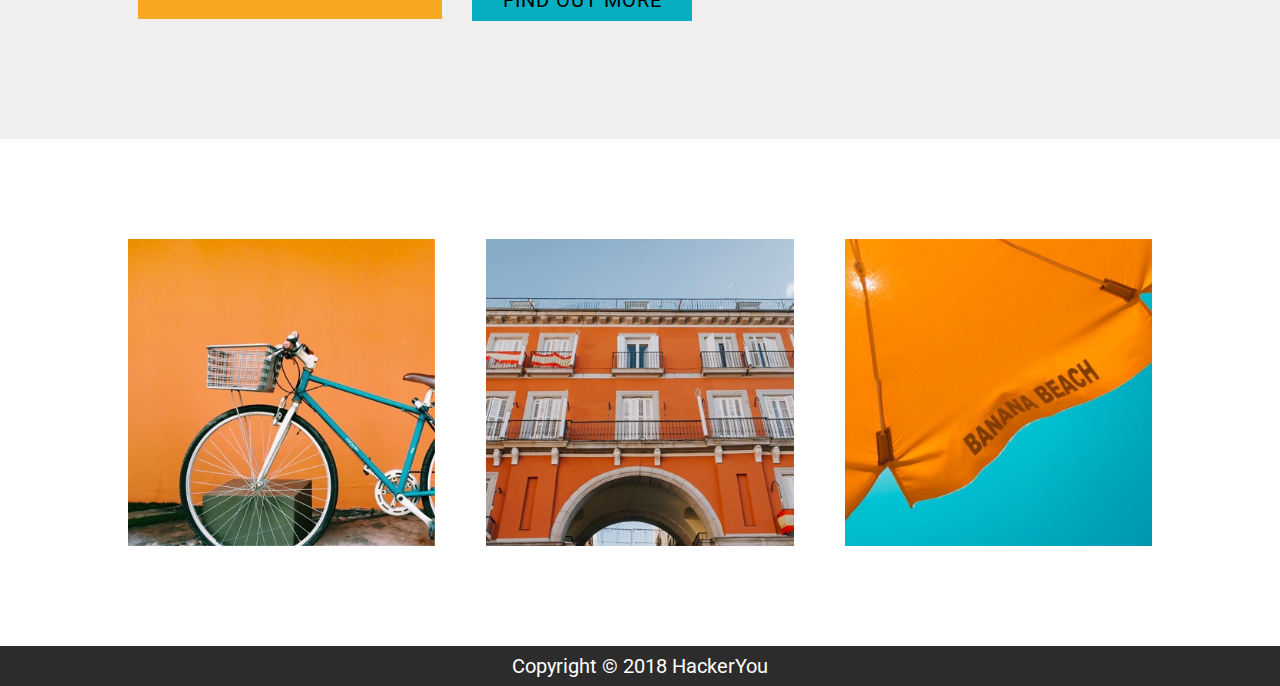
==== commit 2aae7aea: "Added skip-link on all pages for accessibility" ====
--- a/index.html
+++ b/index.html
@@ -2,17 +2,21 @@
 <html lang="en">
 <head>
   <meta charset="UTF-8">
+  <meta http-equiv="X-UA-Compatible" content="ie=edge">
+  <meta name="author" content="Vincent Tang">
+  <meta name="keywords" content="HackerYou,ProjectTwo,Sophie,HTML,CSS,FlexBox,BEM,Multi-page">
   <meta name="viewport" content="width=device-width, initial-scale=1.0">
-  <meta http-equiv="X-UA-Compatible" content="ie=edge">
   <title>It's All About Sophie</title>
+  <link rel="icon" href="assets/favicon.png" type="image/png">
   <link href="https://fonts.googleapis.com/css?family=Lora|Roboto" rel="stylesheet">
-  <link rel="stylesheet" href="https://use.fontawesome.com/releases/v5.4.1/css/all.css" integrity="sha384-5sAR7xN1Nv6T6+dT2mhtzEpVJvfS3NScPQTrOxhwjIuvcA67KV2R5Jz6kr4abQsz"
-    crossorigin="anonymous">
+  <link rel="stylesheet" href="https://use.fontawesome.com/releases/v5.4.1/css/all.css" integrity="sha384-5sAR7xN1Nv6T6+dT2mhtzEpVJvfS3NScPQTrOxhwjIuvcA67KV2R5Jz6kr4abQsz" crossorigin="anonymous">
   <link rel="stylesheet" href="./styles/main.css">
 </head>
 <body>
+  <a class="skip-link" href="#about">Skip to main content</a>
   <header class="hero-banner hero-banner--index">
     <nav class="hero-banner__nav">
+      <input class="hero-banner__mb-nav__burgercheck" type="checkbox" id="hamburger-toggle" name="hamburger-toggle">
       <ul class="hero-banner__mb-nav__list">
         <li class="hero-banner__mb-nav__item">
           <a class="hero-banner__mb-nav__link hero-banner__mb-nav__link--active" href="#">Home</a>
@@ -23,10 +27,12 @@
         <li class="hero-banner__mb-nav__item">
           <a class="hero-banner__mb-nav__link" href="./blog.html">Blog</a>
         </li>
-        <li class="hero-banner__mb-nav__item">
+        <li class="hero-banner__mb-nav__item hero-banner__mb-nav__item--last">
           <a class="hero-banner__mb-nav__link" href="./contact.html">Contact</a>
         </li>
       </ul>
+      <label class="hero-banner__mb-nav__hamburger" for="hamburger-toggle"><i class="fas fa-bars"></i></label>
+      <a class="hero-banner__mb-nav__master-title" href="#">Sophie</a>
       <ul class="hero-banner__dt-nav__list">
         <li class="hero-banner__dt-nav__item">
           <a class="hero-banner__dt-nav__link hero-banner__dt-nav__link--active" href="#">Home</a>
@@ -53,16 +59,16 @@
       <img class="hero-banner__hero-img" src="./assets/home-image-1.jpg" alt="I'm Sophie!">
     </div>
   </header> <!-- /.hero-banner -->
-  <main class="about about--larger-wrapper wrapper" id="about">
+  <main class="about about--larger-wrapper" id="about">
     <h2 class="about__subtitle">Who is Sophie?</h2>
     <p class="about__content">Lorem ipsum dolor sit amet, consectetur adipiscing elit. In et risus nec orci ornare condimentum. Nam suscipit odio lorem, id vestibulum lacus tristique eu. Sed urna ex, porttitor nec iaculis at, consectetur vel turpis. Vestibulum ultricies, felis in lacinia porttitor, tortor metus convallis augue, at fermentum diam erat nec quam. Nulla facilisi.</p>
-    <a class="btn" href="#">Find out more</a>
+    <a class="btn" href="./contact.html#contact">Find out more</a>
   </main>
   <article class="blog-snippet blog-snippet--left-up">
     <div class="blog-snippet__img-container blog-snippet__img-container--left-up">
       <img class="blog-snippet__img-container__picture blog-snippet__img-container__picture--left-up" src="./assets/home-image-2.jpg" alt="Dog in Car Window">
     </div>
-    <div class="blog-snippet__content blog-snippet__content--right-down"> <!-- Can't I just @extend .wrapper in the container's CSS and remove the wrapper class? -->
+    <div class="blog-snippet__content blog-snippet__content--right-down">
       <h2 class="blog-snippet__content__subtitle blog-snippet__content__subtitle--right-down">Sophie's Favourite Things</h2>
       <p class="blog-snippet__content__text blog-snippet__content__text--right-down">Lorem ipsum dolor sit amet, consectetur adipiscing elit. In et risus nec orci ornare condimentum. Nam suscipit odio lorem, id vestibulum lacus tristique eu. Sed urna ex, porttitor nec iaculis at, consectetur vel turpis.</p>
       <a class="btn" href="./blog.html">Read more</a>
@@ -73,7 +79,6 @@
       <img class="blog-snippet__img-container__picture blog-snippet__img-container__picture--right-down" src="./assets/home-image-3.jpg" alt="Beach Chairs and Umbrellas">
     </div>
     <div class="blog-snippet__content blog-snippet__content--left-up">
-      <!-- Can't I just @extend .wrapper in the container's CSS and remove the wrapper class? -->
       <h2 class="blog-snippet__content__subtitle blog-snippet__content__subtitle--left-up">Where She's Travelled</h2>
       <p class="blog-snippet__content__text blog-snippet__content__text--left-up">Lorem ipsum dolor sit amet, consectetur adipiscing elit. In et risus nec orci ornare condimentum. Nam suscipit odio lorem, id vestibulum lacus tristique eu. Sed urna ex, porttitor nec iaculis at, consectetur vel turpis.</p>
       <a class="btn" href="./blog.html">Read more</a>
@@ -115,7 +120,7 @@
     </ul>
   </section>
   <div class="bgdivider-chairs"></div>
-  <article class="about about--with-image wrapper">
+  <article class="about about--with-image">
     <img class="about__img" src="./assets/home-image-5.jpg" alt="Picture of Sophie on a Journey">
     <div class="about__container">
       <h2 class="about__subtitle">Sophie's Journey</h2>
--- a/styles/main.css
+++ b/styles/main.css
@@ -170,12 +170,15 @@
     background: #2c2c2c;
     color: #05afc1; }
 
-.wrapper, .blog-snippet__content, .mid-menu {
-  padding: 50px 5%; }
-
-@media (min-width: 968px) {
-  .wrapper, .blog-snippet__content, .mid-menu {
-    padding: 100px 10%; } }
+.skip-link {
+  position: absolute;
+  left: -1000px;
+  top: 5px;
+  z-index: 999;
+  background: white;
+  color: black; }
+  .skip-link:focus {
+    left: 0; }
 
 .hero-banner {
   display: -webkit-box;
@@ -190,7 +193,94 @@
   min-height: 320px; }
   .hero-banner__nav {
     padding: 20px 5%;
+    display: -webkit-box;
+    display: -ms-flexbox;
+    display: flex;
+    -webkit-box-pack: justify;
+    -ms-flex-pack: justify;
+    justify-content: space-between;
+    -webkit-box-align: center;
+    -ms-flex-align: center;
+    align-items: center;
+    position: relative;
+    min-height: 85px;
     background: #f6a823; }
+  .hero-banner__mb-nav__burgercheck {
+    display: none; }
+  .hero-banner__mb-nav__list {
+    position: absolute;
+    top: 0;
+    left: -100%;
+    z-index: 9000;
+    /* It's... right at 9000... */
+    margin: 0;
+    height: 100vh;
+    min-height: 320px;
+    width: 100%;
+    padding: 85px 0 0 0;
+    background: rgba(246, 168, 35, 0.7);
+    list-style: none;
+    -webkit-transition: all 0.5s;
+    -o-transition: all 0.5s;
+    transition: all 0.5s; }
+  .hero-banner__mb-nav__item {
+    padding: 10px 5%;
+    border-top: 1px solid #000; }
+    .hero-banner__mb-nav__item--last {
+      border-bottom: 1px solid #000; }
+  .hero-banner__mb-nav__link {
+    text-decoration: none;
+    text-transform: uppercase;
+    color: #000;
+    -webkit-transition: all 0.2s;
+    -o-transition: all 0.2s;
+    transition: all 0.2s;
+    margin: 0;
+    line-height: 2.4rem;
+    font-size: 2.4rem;
+    letter-spacing: 1px;
+    font-weight: bold;
+    text-transform: uppercase; }
+    .hero-banner__mb-nav__link:hover {
+      color: #fff;
+      -webkit-transition: all 0.2s;
+      -o-transition: all 0.2s;
+      transition: all 0.2s; }
+    .hero-banner__mb-nav__link--active {
+      color: #fff; }
+  .hero-banner__mb-nav__hamburger {
+    position: relative;
+    z-index: 9001;
+    /* It's over 9000!!! */
+    font-size: 4.8rem;
+    line-height: 4.8rem; }
+    .hero-banner__mb-nav__hamburger:hover {
+      color: #fff;
+      -webkit-transition: all 0.2s;
+      -o-transition: all 0.2s;
+      transition: all 0.2s; }
+  .hero-banner__mb-nav__master-title {
+    text-decoration: none;
+    text-transform: uppercase;
+    color: #000;
+    -webkit-transition: all 0.2s;
+    -o-transition: all 0.2s;
+    transition: all 0.2s;
+    margin: 0;
+    line-height: 4.8rem;
+    font-size: 4.8rem;
+    letter-spacing: 1px;
+    font-weight: bold;
+    text-transform: uppercase;
+    position: relative;
+    z-index: 9001;
+    /* Also over 9000!!! */
+    font-family: 'Lora', serif; }
+    .hero-banner__mb-nav__master-title:hover {
+      color: #fff;
+      -webkit-transition: all 0.2s;
+      -o-transition: all 0.2s;
+      transition: all 0.2s; }
   .hero-banner__dt-nav__list {
     display: none; }
   .hero-banner__container {
@@ -209,11 +299,12 @@
     .hero-banner__container--index {
       background: url(../assets/home-image-1.jpg) center/cover no-repeat; }
     .hero-banner__container--blog {
-      background: url(../assets/blog-image-1.jpg) right/cover no-repeat; }
+      background: url(../assets/blog-image-1.jpg) 75% 60%/cover no-repeat; }
     .hero-banner__container--contact {
       background: url(../assets/contact-image-1.jpg) center/cover no-repeat; }
   .hero-banner__title-container {
-    position: relative; }
+    position: relative;
+    top: 30%; }
     .hero-banner__title-container:hover > .hero-banner__circle-text {
       -webkit-animation: blink-spin 0.5s 1;
       animation: blink-spin 0.5s 1;
@@ -221,30 +312,30 @@
       animation-fill-mode: both; }
   .hero-banner__circle-text {
     position: absolute;
-    bottom: 30px;
-    left: -50px; }
-  .hero-banner__hero-img {
-    display: none; }
+    bottom: 10px;
+    left: -40px; }
   .hero-banner__banner-title {
     margin: 0;
-    line-height: 8rem;
-    font-size: 8rem;
+    line-height: 6rem;
+    font-size: 6rem;
     letter-spacing: 1px;
     font-weight: bold;
     text-transform: uppercase;
     position: absolute;
-    bottom: -40px;
-    line-height: 9.2rem;
+    bottom: 0;
+    text-align: center;
     font-family: 'Lora', serif; }
     .hero-banner__banner-title--hero {
-      font-size: 10rem;
-      line-height: 10rem;
+      font-size: 6rem;
+      line-height: 6rem;
       position: static;
       padding-left: 0; }
-  .hero-banner__banner-img {
-    height: 50vh;
-    min-height: 300px;
-    background: url(../assets/blog-image-1.jpg) center/cover no-repeat; }
+  .hero-banner__hero-img {
+    display: none; }
+
+/* Checkbox hack for hamburger menu */
+input#hamburger-toggle:checked + .hero-banner__mb-nav__list {
+  left: 0; }
 
 /* Extra Transform Animation */
 @-webkit-keyframes blink-spin {
@@ -288,7 +379,13 @@
 
 @media (min-width: 701px) {
   .hero-banner {
-    height: 75vh; }
+    height: 70vh; }
+    .hero-banner__mb-nav__hamburger {
+      display: none; }
+    .hero-banner__mb-nav__master-title {
+      display: none; }
+    .hero-banner__mb-nav__list {
+      display: none; }
     .hero-banner__dt-nav__list {
       display: -webkit-box;
       display: -ms-flexbox;
@@ -332,16 +429,38 @@
         font-weight: bold;
         text-transform: uppercase;
         font-family: 'Lora', serif; }
-    .hero-banner__dt-nav__container {
+    .hero-banner__container {
+      -webkit-box-pack: start;
+      -ms-flex-pack: start;
+      justify-content: flex-start;
       -webkit-box-align: end;
       -ms-flex-align: end;
       align-items: flex-end; }
-    .hero-banner__dt-nav__title-container {
-      margin-bottom: 40px; } }
+      .hero-banner__container--index {
+        -webkit-box-pack: center;
+        -ms-flex-pack: center;
+        justify-content: center; }
+    .hero-banner__title-container {
+      top: 0;
+      margin-bottom: 60px; }
+    .hero-banner__circle-text {
+      position: absolute;
+      bottom: 30px;
+      left: -50px; }
+    .hero-banner__banner-title {
+      margin: 0;
+      line-height: 8rem;
+      font-size: 8rem;
+      letter-spacing: 1px;
+      font-weight: bold;
+      text-transform: uppercase;
+      line-height: 9.2rem;
+      bottom: -40px; } }
 
 @media (min-width: 968px) {
   .hero-banner {
-    height: 60vh; }
+    height: 70vh;
+    min-height: 520px; }
     .hero-banner--index {
       background: #f6a823; }
     .hero-banner__container {
@@ -355,16 +474,20 @@
       .hero-banner__container--index {
         background: #f6a823; }
       .hero-banner__container--blog {
-        background: url(../assets/blog-image-1.jpg) center/cover no-repeat; }
+        background: url(../assets/blog-image-1.jpg) 60% 60%/cover no-repeat; }
     .hero-banner__title-container {
       margin-bottom: 0; }
+    .hero-banner__circle-text {
+      position: absolute;
+      bottom: 50px;
+      left: -50px; }
     .hero-banner__hero-img {
       display: block;
       position: relative;
-      top: 0;
+      top: 60px;
       right: 10px;
-      width: 300px;
-      height: 100%;
+      width: 35%;
+      max-width: 360px;
       -webkit-box-shadow: 20px 20px #fff;
       box-shadow: 20px 20px #fff; }
     .hero-banner__banner-title--hero {
@@ -372,11 +495,27 @@
       font-size: 12rem; } }
 
 @media (min-width: 1180px) {
-  .hero-banner__banner-title {
+  .hero-banner__circle-text {
+    position: absolute;
+    bottom: 70px;
+    left: -50px; }
+  .hero-banner__banner-title--hero {
     line-height: 14rem;
     font-size: 14rem; } }
 
+@media (min-height: 420px) {
+  .hero-banner__mb-nav__item {
+    padding: 20px 5%; }
+  .hero-banner__mb-nav__link {
+    margin: 0;
+    line-height: 3.2rem;
+    font-size: 3.2rem;
+    letter-spacing: 1px;
+    font-weight: bold;
+    text-transform: uppercase; } }
+
 .about {
+  padding: 50px 5%;
   display: -webkit-box;
   display: -ms-flexbox;
   display: flex;
@@ -394,7 +533,7 @@
     position: relative;
     bottom: 10px;
     right: 10px;
-    margin: 0 auto;
+    margin: 30px 0;
     -webkit-box-shadow: 20px 20px #f6a823;
     box-shadow: 20px 20px #f6a823; }
   .about__container {
@@ -420,13 +559,14 @@
   .about__content {
     text-align: center; }
 
-@media (min-width: 701px) {
+@media (min-width: 968px) {
   .about {
+    padding: 100px 10%;
     -webkit-box-align: start;
     -ms-flex-align: start;
     align-items: flex-start; }
     .about--larger-wrapper {
-      padding: 100px 10%; }
+      padding: 140px 10%; }
     .about--with-image {
       display: -webkit-box;
       display: -ms-flexbox;
@@ -439,19 +579,17 @@
       -ms-flex-align: start;
       align-items: flex-start; }
     .about__img {
+      margin-top: 0;
       margin-right: 40px; }
     .about__container {
       -webkit-box-align: start;
       -ms-flex-align: start;
       align-items: flex-start; }
     .about__subtitle {
-      margin-top: 0; }
+      margin-top: 0;
+      text-align: left; }
     .about__content {
       text-align: left; } }
-
-@media (min-width: 968px) {
-  .about--larger-wrapper {
-    padding: 140px 10%; } }
 
 .blog-snippet__img-container {
   position: relative; }
@@ -463,6 +601,7 @@
     object-fit: cover; }
 
 .blog-snippet__content {
+  padding: 50px 5%;
   display: -webkit-box;
   display: -ms-flexbox;
   display: flex;
@@ -486,7 +625,7 @@
   .blog-snippet__content__text--left-up {
     text-align: center; }
 
-@media (min-width: 701px) {
+@media (min-width: 968px) {
   .blog-snippet {
     display: -webkit-box;
     display: -ms-flexbox;
@@ -501,11 +640,11 @@
       width: 50%; }
       .blog-snippet__img-container--left-up {
         top: -20px;
-        padding-left: 5%;
+        padding-left: calc(10% - 100px / 5);
         background: #a82706; }
       .blog-snippet__img-container--right-down {
         bottom: -40px;
-        padding-right: 5%;
+        padding-right: calc(10% - 100px / 5);
         background: #f6a823; }
       .blog-snippet__img-container__picture {
         position: relative;
@@ -513,11 +652,13 @@
         max-height: 100%;
         width: 100%; }
         .blog-snippet__img-container__picture--left-up {
+          padding: 0;
           bottom: 20px;
-          right: 2%; }
+          right: 20px; }
         .blog-snippet__img-container__picture--right-down {
+          padding: 0;
           bottom: 20px;
-          left: -2%; }
+          left: -20px; }
     .blog-snippet__content {
       width: 50%; }
       .blog-snippet__content--right-down {
@@ -527,8 +668,7 @@
         -webkit-box-pack: end;
         -ms-flex-pack: end;
         justify-content: flex-end;
-        padding-bottom: 20px;
-        /* Set 10px for tablet */ }
+        padding-bottom: 20px; }
       .blog-snippet__content--left-up {
         -webkit-box-align: end;
         -ms-flex-align: end;
@@ -546,25 +686,8 @@
       .blog-snippet__content__text--left-up {
         text-align: right; } }
 
-@media (min-width: 968px) {
-  .blog-snippet__img-container--left-up {
-    padding-left: 10%; }
-  .blog-snippet__img-container--right-down {
-    padding-right: 10%; }
-  .blog-snippet__content {
-    width: 50%; }
-    .blog-snippet__content--right-down {
-      -webkit-box-align: start;
-      -ms-flex-align: start;
-      align-items: flex-start;
-      padding-bottom: 20px;
-      /* Set 10px for tablet */ }
-    .blog-snippet__content--left-up {
-      -webkit-box-align: end;
-      -ms-flex-align: end;
-      align-items: flex-end; } }
-
 .mid-menu {
+  padding: 50px 5%;
   padding-bottom: 0;
   background: #f0efed; }
   .mid-menu__list {
@@ -659,18 +782,21 @@
       margin-left: 60px; }
 
 @media (min-width: 701px) {
+  .mid-menu__list {
+    display: -webkit-box;
+    display: -ms-flexbox;
+    display: flex;
+    -ms-flex-wrap: wrap;
+    flex-wrap: wrap; }
+    .mid-menu__list__item {
+      width: calc(50% - 20px); }
+      .mid-menu__list__item:nth-child(2n + 1) {
+        margin-right: 40px; } }
+
+@media (min-width: 968px) {
   .mid-menu {
-    padding-top: 100px; }
-    .mid-menu__list {
-      display: -webkit-box;
-      display: -ms-flexbox;
-      display: flex;
-      -ms-flex-wrap: wrap;
-      flex-wrap: wrap; }
-      .mid-menu__list__item {
-        width: calc(50% - 20px); }
-        .mid-menu__list__item:nth-child(2n + 1) {
-          margin-right: 40px; } }
+    padding: 100px 10%;
+    padding-bottom: 50px; } }
 
 .gallery {
   display: -webkit-box;
@@ -712,10 +838,11 @@
   flex-direction: row; }
   .form__input {
     position: relative;
+    margin-bottom: 20px;
+    border: 0;
+    width: 100%;
+    padding: 2rem;
     line-height: 2rem;
-    margin-bottom: 40px;
-    border: 0;
-    padding: 2rem;
     resize: none; }
     .form__input::-webkit-input-placeholder {
       color: #4f4f4f;
@@ -738,16 +865,28 @@
       min-width: 100%;
       resize: vertical; }
   .form__submit {
+    width: 100%;
     border: 0; }
-  .form--not-first {
-    margin-top: 40px; }
 
 @media (min-width: 701px) {
   .form__input--half-width {
-    width: calc((100% - 40px) / 2);
+    width: calc((100% - 40px / 2) / 2);
     /* Interpolation */ }
   .form__input:first-child {
-    margin-right: 40px; } }
+    margin-right: 20px; } }
+
+@media (min-width: 968px) {
+  .form__input--half-width {
+    width: 100%; }
+  .form__input:first-child {
+    margin-right: 0; } }
+
+@media (min-width: 1180px) {
+  .form__input--half-width {
+    width: calc((100% - 40px / 2) / 2);
+    /* Interpolation */ }
+  .form__input:first-child {
+    margin-right: 20px; } }
 
 .main-container {
   padding: 50px 5%;
@@ -760,77 +899,83 @@
   flex-direction: column;
   background: #f0efed; }
 
-.sidebar {
-  -webkit-box-flex: 0;
-  -ms-flex: 0 0 360px;
-  flex: 0 0 360px; }
-  .sidebar--blog {
-    margin-top: 40px; }
-  .sidebar__heading {
-    margin: 0;
-    line-height: 2.4rem;
-    font-size: 2.4rem;
-    letter-spacing: 1px;
-    font-weight: bold;
-    text-transform: uppercase; }
-  .sidebar__about, .sidebar__contact {
+.sidebar--blog {
+  margin-top: 40px; }
+
+.sidebar__heading {
+  margin: 0;
+  line-height: 2.4rem;
+  font-size: 2.4rem;
+  letter-spacing: 1px;
+  font-weight: bold;
+  text-transform: uppercase; }
+
+.sidebar__about {
+  margin-bottom: 20px;
+  background: #fff;
+  padding: 40px 40px; }
+  .sidebar__about__img {
+    width: 100%;
+    height: 40vh;
+    min-height: 300px;
     margin-bottom: 40px;
-    background: #fff;
-    padding: 40px 40px; }
-    .sidebar__about__img {
-      width: 100%;
-      height: 400px;
-      margin-bottom: 40px;
-      background: url(../assets/blog-image-2.jpg) center/cover no-repeat; }
-    .sidebar__about__text {
-      margin-bottom: 0; }
-    .sidebar__about__link {
-      text-decoration: none;
-      text-transform: uppercase;
-      color: #000;
+    background: url(../assets/blog-image-2.jpg) center/cover no-repeat; }
+  .sidebar__about__text {
+    margin-bottom: 0; }
+  .sidebar__about__link {
+    text-decoration: none;
+    text-transform: uppercase;
+    color: #000;
+    -webkit-transition: all 0.2s;
+    -o-transition: all 0.2s;
+    transition: all 0.2s;
+    color: #285e64;
+    font-weight: bold; }
+    .sidebar__about__link:hover {
+      color: #fff;
       -webkit-transition: all 0.2s;
       -o-transition: all 0.2s;
-      transition: all 0.2s;
-      color: #285e64;
-      font-weight: bold; }
-      .sidebar__about__link:hover {
-        color: #fff;
-        -webkit-transition: all 0.2s;
-        -o-transition: all 0.2s;
-        transition: all 0.2s; }
-      .sidebar__about__link:hover {
-        color: #f6a823; }
-  .sidebar__recent-posts {
-    background: #fff;
-    padding: 40px 40px;
-    /* So have to make pseudo-elements to replace them - source: w3schools */ }
-    .sidebar__recent-posts__post-list {
-      margin-bottom: 0;
-      padding-left: 1.5rem;
-      list-style: none;
-      /* Turns out CSS can't target the styles of the default bullets */ }
+      transition: all 0.2s; }
+    .sidebar__about__link:hover {
+      color: #f6a823; }
+
+.sidebar__recent-posts {
+  background: #fff;
+  padding: 40px 40px;
+  /* So have to make pseudo-elements to replace them - source: w3schools */ }
+  .sidebar__recent-posts__post-list {
+    margin-bottom: 0;
+    padding-left: 1rem;
+    list-style: none;
+    /* Turns out CSS can't target the styles of the default bullets */ }
+  .sidebar__recent-posts__list-item {
+    position: relative;
+    padding-left: 2rem; }
     .sidebar__recent-posts__list-item::before {
       content: "\2022";
       /* Unicode for a bullet */
       display: inline-block;
+      position: absolute;
+      top: 0;
+      left: 0;
       width: 1.5rem;
       color: #f6a823; }
-    .sidebar__recent-posts__link {
-      text-decoration: none;
-      text-transform: uppercase;
-      color: #000;
+  .sidebar__recent-posts__link {
+    text-decoration: none;
+    text-transform: uppercase;
+    color: #000;
+    -webkit-transition: all 0.2s;
+    -o-transition: all 0.2s;
+    transition: all 0.2s;
+    color: #000;
+    text-transform: none; }
+    .sidebar__recent-posts__link:hover {
+      color: #fff;
       -webkit-transition: all 0.2s;
       -o-transition: all 0.2s;
-      transition: all 0.2s;
-      color: #2c2c2c;
-      text-transform: none; }
-      .sidebar__recent-posts__link:hover {
-        color: #fff;
-        -webkit-transition: all 0.2s;
-        -o-transition: all 0.2s;
-        transition: all 0.2s; }
-      .sidebar__recent-posts__link:hover {
-        color: #f6a823; }
+      transition: all 0.2s; }
+    .sidebar__recent-posts__link:hover {
+      color: #f6a823; }
 
 .main-content {
   display: -webkit-box;
@@ -846,6 +991,7 @@
 
 .blog-post {
   background: #fff;
+  margin-bottom: 40px;
   border-bottom: 10px solid #f6a823;
   padding: 40px 40px; }
   .blog-post__title {
@@ -856,40 +1002,71 @@
     font-weight: bold;
     text-transform: uppercase; }
   .blog-post__post-info, .comment__author {
-    font-style: italic; }
+    font-style: italic;
+    font-weight: normal; }
     .blog-post__post-info__author, .comment__author__link {
       text-decoration: none;
       text-transform: uppercase;
       color: #000;
       -webkit-transition: all 0.2s;
       -o-transition: all 0.2s;
-      transition: all 0.2s; }
+      transition: all 0.2s;
+      font-weight: bold;
+      text-transform: none;
+      color: #285e64; }
       .blog-post__post-info__author:hover, .comment__author__link:hover {
         color: #fff;
         -webkit-transition: all 0.2s;
         -o-transition: all 0.2s;
         transition: all 0.2s; }
+      .blog-post__post-info__author:hover, .comment__author__link:hover {
+        color: #f6a823; }
   .blog-post__text:last-child {
     margin-bottom: 0; }
 
 .comment {
-  display: -webkit-box;
-  display: -ms-flexbox;
-  display: flex;
-  -webkit-box-align: start;
-  -ms-flex-align: start;
-  align-items: flex-start;
-  margin-top: 40px;
+  margin-bottom: 20px;
   background: #fff;
   padding: 40px 40px; }
   .comment__avatar {
     margin-right: 20px; }
-  .comment__author {
-    margin-top: 0; }
   .comment__text:last-child {
     margin-bottom: 0; }
   .comment--last {
+    margin-bottom: 40px;
     border-bottom: 10px solid #f6a823; }
+
+@media (min-width: 701px) {
+  .sidebar {
+    -webkit-box-align: start;
+    -ms-flex-align: start;
+    align-items: flex-start;
+    -webkit-box-flex: 0;
+    -ms-flex: 0 0 auto;
+    flex: 0 0 auto; }
+    .sidebar--blog {
+      display: -webkit-box;
+      display: -ms-flexbox;
+      display: flex;
+      -webkit-box-orient: horizontal;
+      -webkit-box-direction: normal;
+      -ms-flex-direction: row;
+      flex-direction: row; }
+    .sidebar__about {
+      margin-bottom: 0;
+      margin-right: 20px;
+      width: 50%; }
+    .sidebar__recent-posts {
+      width: 50%; }
+  .comment {
+    display: -webkit-box;
+    display: -ms-flexbox;
+    display: flex;
+    -webkit-box-align: start;
+    -ms-flex-align: start;
+    align-items: flex-start; }
+    .comment__author {
+      margin-top: 0; } }
 
 @media (min-width: 968px) {
   .main-container {
@@ -907,14 +1084,36 @@
       -ms-flex-direction: row-reverse;
       flex-direction: row-reverse; }
   .sidebar {
-    -ms-flex-preferred-size: 440px;
-    flex-basis: 440px;
+    -webkit-box-flex: 0;
+    -ms-flex: 0 0 320px;
+    flex: 0 0 320px;
     margin-top: 0;
     margin-right: 40px; }
     .sidebar--blog {
+      -webkit-box-orient: vertical;
+      -webkit-box-direction: normal;
+      -ms-flex-direction: column;
+      flex-direction: column;
       position: -webkit-sticky;
       position: sticky;
-      top: 0; } }
+      top: 0; }
+    .sidebar__about {
+      margin-bottom: 20px;
+      margin-right: 0;
+      width: 100%; }
+    .sidebar__recent-posts {
+      width: 100%; } }
+
+@media (min-width: 1180px) {
+  .sidebar {
+    -webkit-box-flex: 0;
+    -ms-flex: 0 0 360px;
+    flex: 0 0 360px; } }
+
+.sidebar__contact {
+  margin-bottom: 40px;
+  background: #fff;
+  padding: 40px 40px; }
 
 .sidebar__social-media-list {
   display: -webkit-box;
@@ -966,7 +1165,7 @@
     font-style: normal; }
 
 .bgdivider-chairs {
-  height: 200px;
+  height: 250px;
   width: auto;
   background: url(../assets/home-image-4.jpg) center/cover no-repeat; }
 
